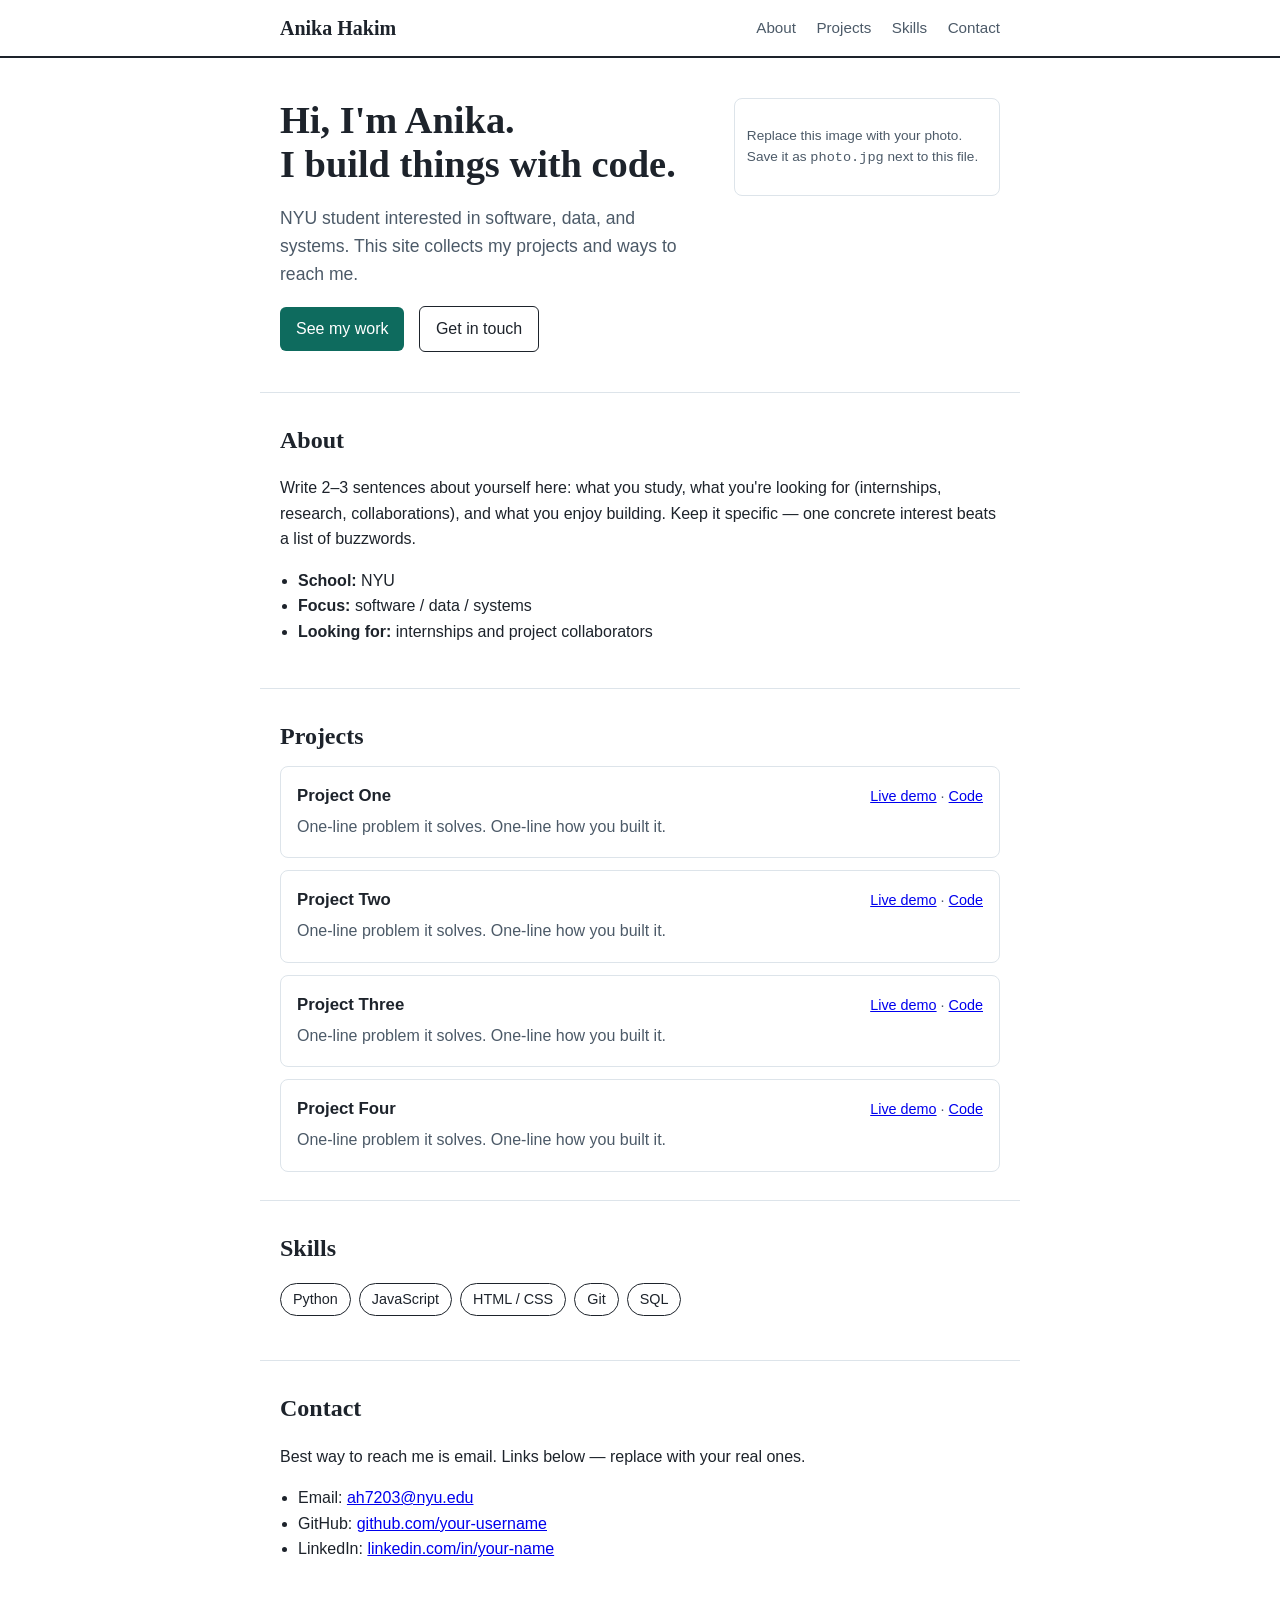
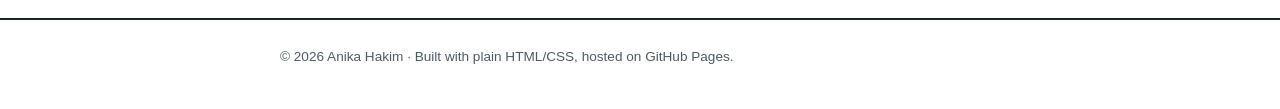
==== index.html @ 209ae7fe "Initial portfolio site" ====
<!DOCTYPE html>
<html lang="en">
<head>
  <meta charset="UTF-8" />
  <meta name="viewport" content="width=device-width, initial-scale=1.0" />
  <title>Anika Hakim — Portfolio</title>
  <meta name="description" content="Personal website of Anika Hakim: projects, skills, and contact." />
  <link rel="stylesheet" href="styles.css" />
</head>
<body>
  <header class="site-header">
    <div class="wrap header-inner">
      <a class="brand" href="#top">Anika Hakim</a>
      <nav class="nav">
        <a href="#about">About</a>
        <a href="#projects">Projects</a>
        <a href="#skills">Skills</a>
        <a href="#contact">Contact</a>
      </nav>
    </div>
  </header>

  <main id="top">
    <section class="wrap hero">
      <div class="hero-text">
        <h1>Hi, I'm Anika.<br />I build things with code.</h1>
        <p class="lede">NYU student interested in software, data, and systems. This site collects my projects and ways to reach me.</p>
        <p>
          <a class="btn" href="#projects">See my work</a>
          <a class="btn btn-ghost" href="#contact">Get in touch</a>
        </p>
      </div>
      <aside class="hero-card">
        <img src="https://avatars.githubusercontent.com/u/0?v=4" alt="Portrait placeholder for Anika Hakim" onerror="this.style.display='none'" />
        <p class="small">Replace this image with your photo.<br />Save it as <code>photo.jpg</code> next to this file.</p>
      </aside>
    </section>

    <section id="about" class="wrap section">
      <h2>About</h2>
      <p>Write 2–3 sentences about yourself here: what you study, what you're looking for (internships, research, collaborations), and what you enjoy building. Keep it specific — one concrete interest beats a list of buzzwords.</p>
      <ul class="facts">
        <li><strong>School:</strong> NYU</li>
        <li><strong>Focus:</strong> software / data / systems</li>
        <li><strong>Looking for:</strong> internships and project collaborators</li>
      </ul>
    </section>

    <section id="projects" class="wrap section">
      <h2>Projects</h2>
      <div class="project-list">
        <article class="project">
          <div>
            <h3>Project One</h3>
            <p>One-line problem it solves. One-line how you built it.</p>
          </div>
          <p class="links"><a href="#">Live demo</a> · <a href="#">Code</a></p>
        </article>
        <article class="project">
          <div>
            <h3>Project Two</h3>
            <p>One-line problem it solves. One-line how you built it.</p>
          </div>
          <p class="links"><a href="#">Live demo</a> · <a href="#">Code</a></p>
        </article>
        <article class="project">
          <div>
            <h3>Project Three</h3>
            <p>One-line problem it solves. One-line how you built it.</p>
          </div>
          <p class="links"><a href="#">Live demo</a> · <a href="#">Code</a></p>
        </article>
        <article class="project">
          <div>
            <h3>Project Four</h3>
            <p>One-line problem it solves. One-line how you built it.</p>
          </div>
          <p class="links"><a href="#">Live demo</a> · <a href="#">Code</a></p>
        </article>
      </div>
    </section>

    <section id="skills" class="wrap section">
      <h2>Skills</h2>
      <ul class="skills">
        <li>Python</li>
        <li>JavaScript</li>
        <li>HTML / CSS</li>
        <li>Git</li>
        <li>SQL</li>
      </ul>
    </section>

    <section id="contact" class="wrap section">
      <h2>Contact</h2>
      <p>Best way to reach me is email. Links below — replace with your real ones.</p>
      <ul class="contact-list">
        <li>Email: <a href="mailto:ah7203@nyu.edu">ah7203@nyu.edu</a></li>
        <li>GitHub: <a href="https://github.com/">github.com/your-username</a></li>
        <li>LinkedIn: <a href="https://www.linkedin.com/">linkedin.com/in/your-name</a></li>
      </ul>
    </section>
  </main>

  <footer class="site-footer">
    <div class="wrap">
      <p class="small">© <span id="year">2026</span> Anika Hakim · Built with plain HTML/CSS, hosted on GitHub Pages.</p>
    </div>
  </footer>

  <script src="script.js"></script>
</body>
</html>
---- styles.css ----
:root {
  --ink: #1d232b;
  --muted: #4c5a68;
  --line: #dde4ea;
  --paper: #ffffff;
  --accent: #0e6b5e;
  --accent-ink: #ffffff;
  --serif: Georgia, "Times New Roman", serif;
  --sans: -apple-system, BlinkMacSystemFont, "Segoe UI", Helvetica, Arial, sans-serif;
}

* { box-sizing: border-box; }

body {
  margin: 0;
  color: var(--ink);
  background: var(--paper);
  font-family: var(--sans);
  line-height: 1.6;
}

.wrap {
  max-width: 760px;
  margin: 0 auto;
  padding: 0 20px;
}

.site-header {
  border-bottom: 2px solid var(--ink);
  background: var(--paper);
  position: sticky;
  top: 0;
}

.header-inner {
  display: flex;
  justify-content: space-between;
  align-items: center;
  padding-top: 12px;
  padding-bottom: 12px;
}

.brand {
  font-family: var(--serif);
  font-weight: 700;
  font-size: 1.25rem;
  color: var(--ink);
  text-decoration: none;
}

.nav a {
  margin-left: 16px;
  color: var(--muted);
  text-decoration: none;
  font-size: 0.95rem;
}

.nav a:hover { color: var(--ink); text-decoration: underline; }

.hero {
  display: grid;
  grid-template-columns: 1.6fr 1fr;
  gap: 28px;
  padding-top: 40px;
  padding-bottom: 24px;
  align-items: start;
}

h1 {
  font-family: var(--serif);
  font-size: 2.4rem;
  line-height: 1.15;
  margin: 0 0 12px;
}

.lede { font-size: 1.1rem; color: var(--muted); }

.btn {
  display: inline-block;
  background: var(--accent);
  color: var(--accent-ink);
  padding: 9px 16px;
  border-radius: 6px;
  text-decoration: none;
  margin-right: 10px;
}

.btn-ghost {
  background: transparent;
  color: var(--ink);
  border: 1px solid var(--ink);
}

.hero-card {
  border: 1px solid var(--line);
  border-radius: 8px;
  padding: 12px;
}

.hero-card img {
  width: 100%;
  border-radius: 4px;
  display: block;
  background: #eef2f5;
  min-height: 160px;
}

.section { padding: 28px 20px; border-top: 1px solid var(--line); }

h2 {
  font-family: var(--serif);
  font-size: 1.5rem;
  margin: 0 0 10px;
}

.facts { padding-left: 18px; }

.project-list {
  display: grid;
  gap: 12px;
}

.project {
  border: 1px solid var(--line);
  border-radius: 8px;
  padding: 14px 16px;
  display: flex;
  justify-content: space-between;
  gap: 16px;
  align-items: baseline;
}

.project h3 { margin: 0 0 4px; font-size: 1.05rem; }
.project p { margin: 4px 0; color: var(--muted); }
.project .links { white-space: nowrap; font-size: 0.9rem; }

.skills {
  list-style: none;
  padding: 0;
  display: flex;
  flex-wrap: wrap;
  gap: 8px;
}

.skills li {
  border: 1px solid var(--ink);
  border-radius: 20px;
  padding: 4px 12px;
  font-size: 0.9rem;
}

.contact-list { padding-left: 18px; }

.site-footer {
  border-top: 2px solid var(--ink);
  margin-top: 12px;
  padding: 12px 0 28px;
}

.small { font-size: 0.85rem; color: var(--muted); }

@media (max-width: 640px) {
  .hero { grid-template-columns: 1fr; }
  .project { flex-direction: column; }
  h1 { font-size: 2rem; }
}
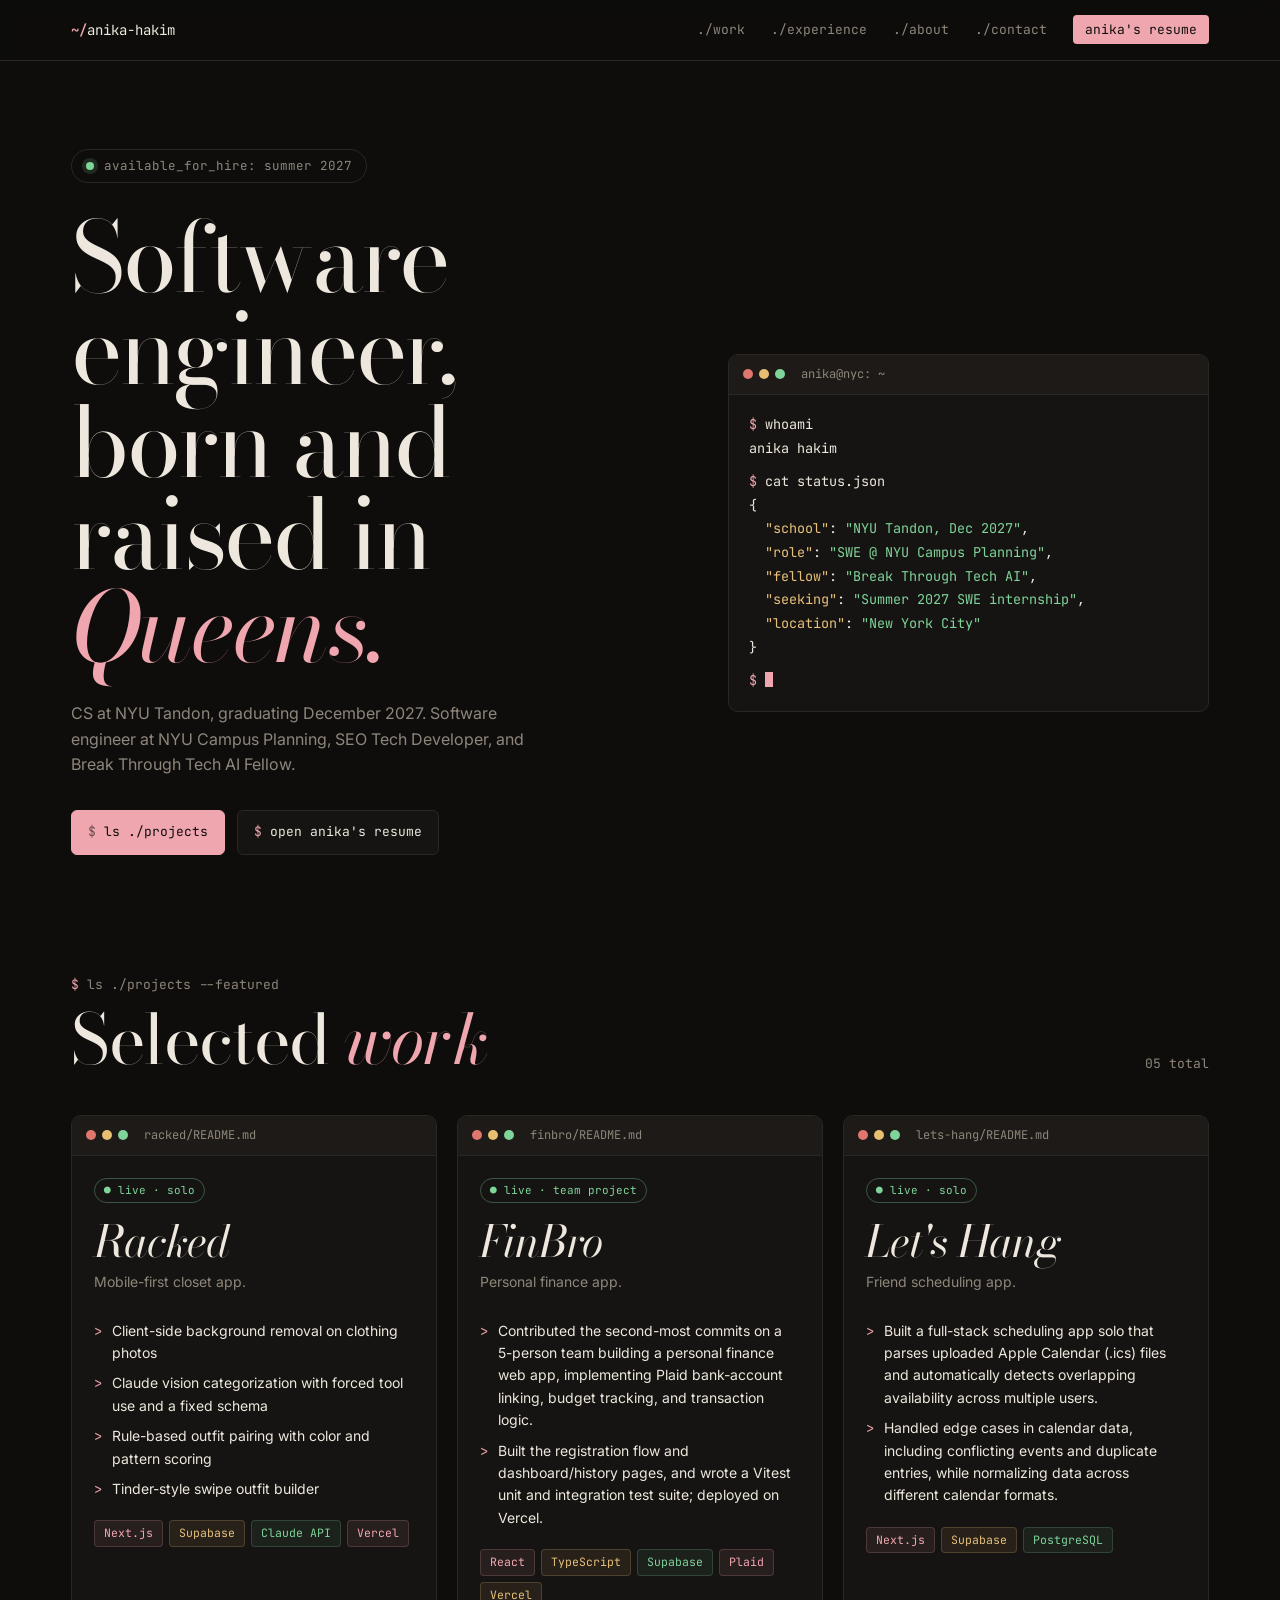
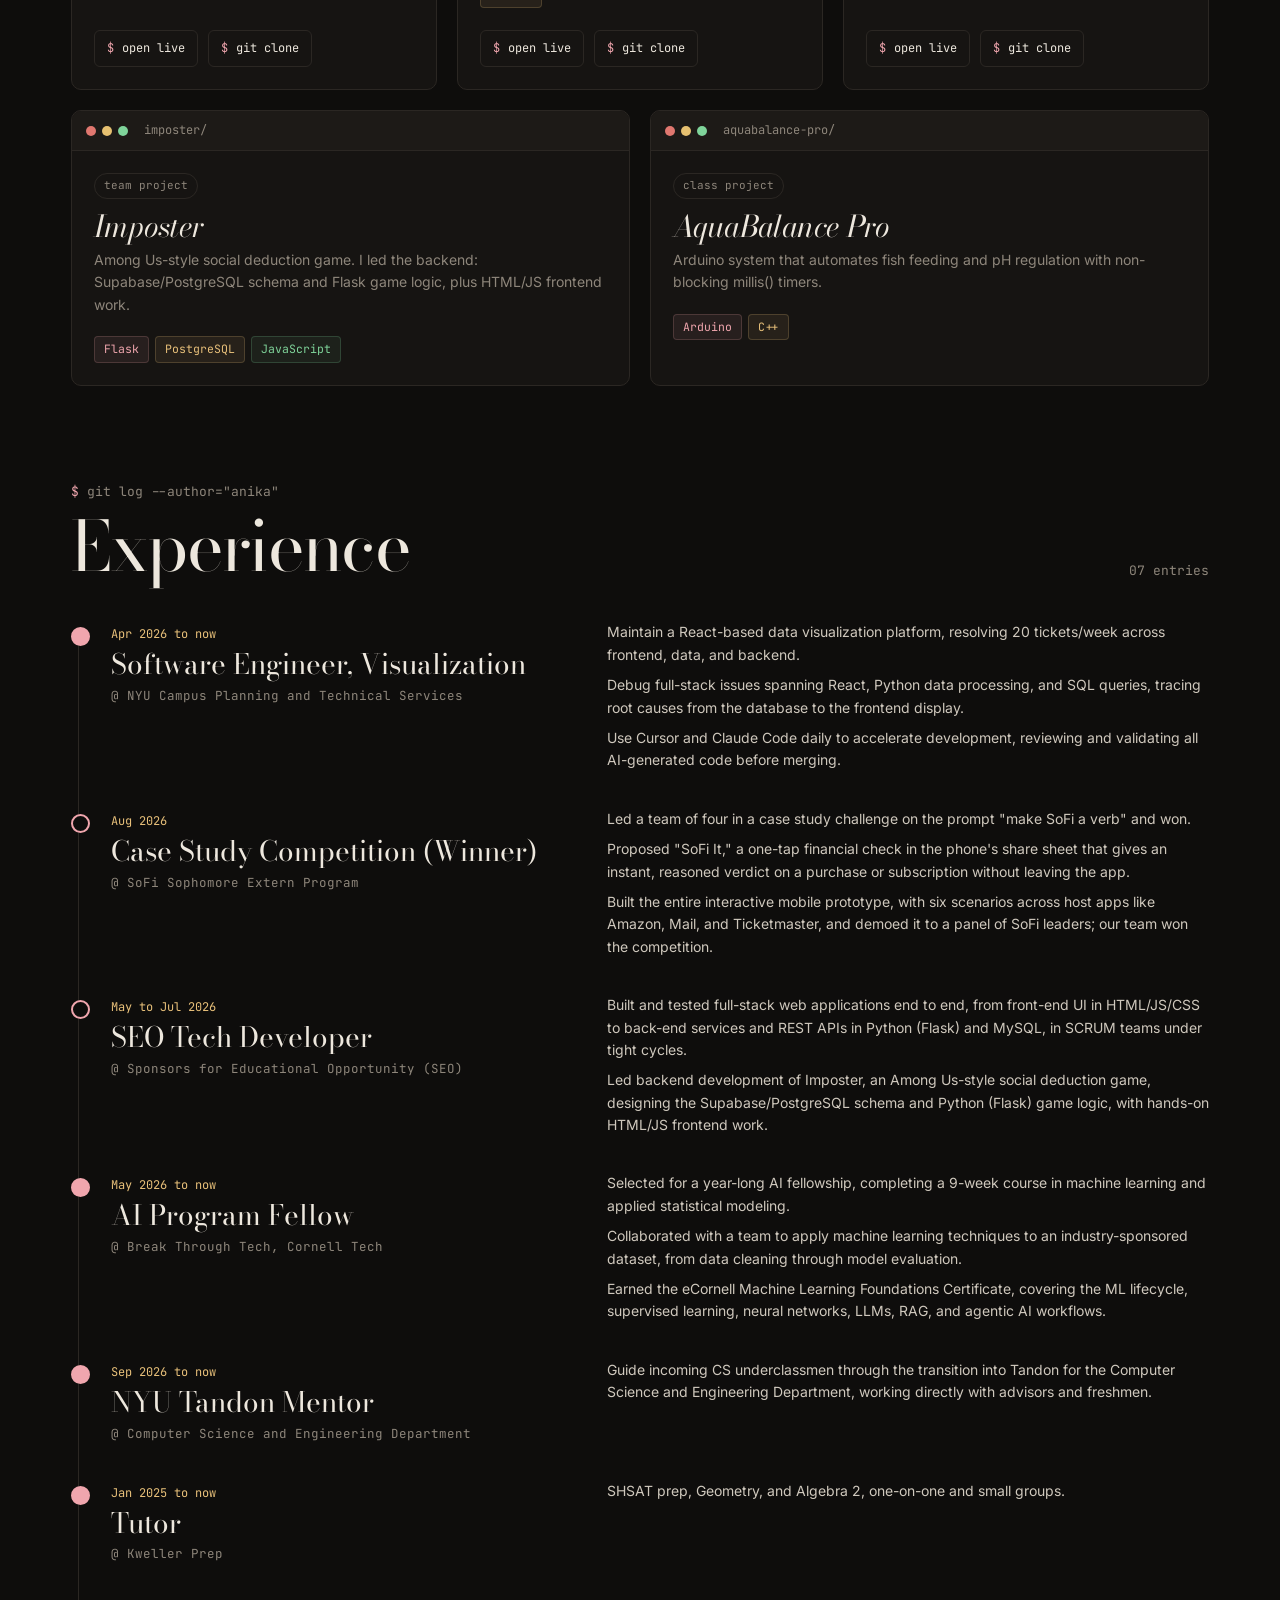
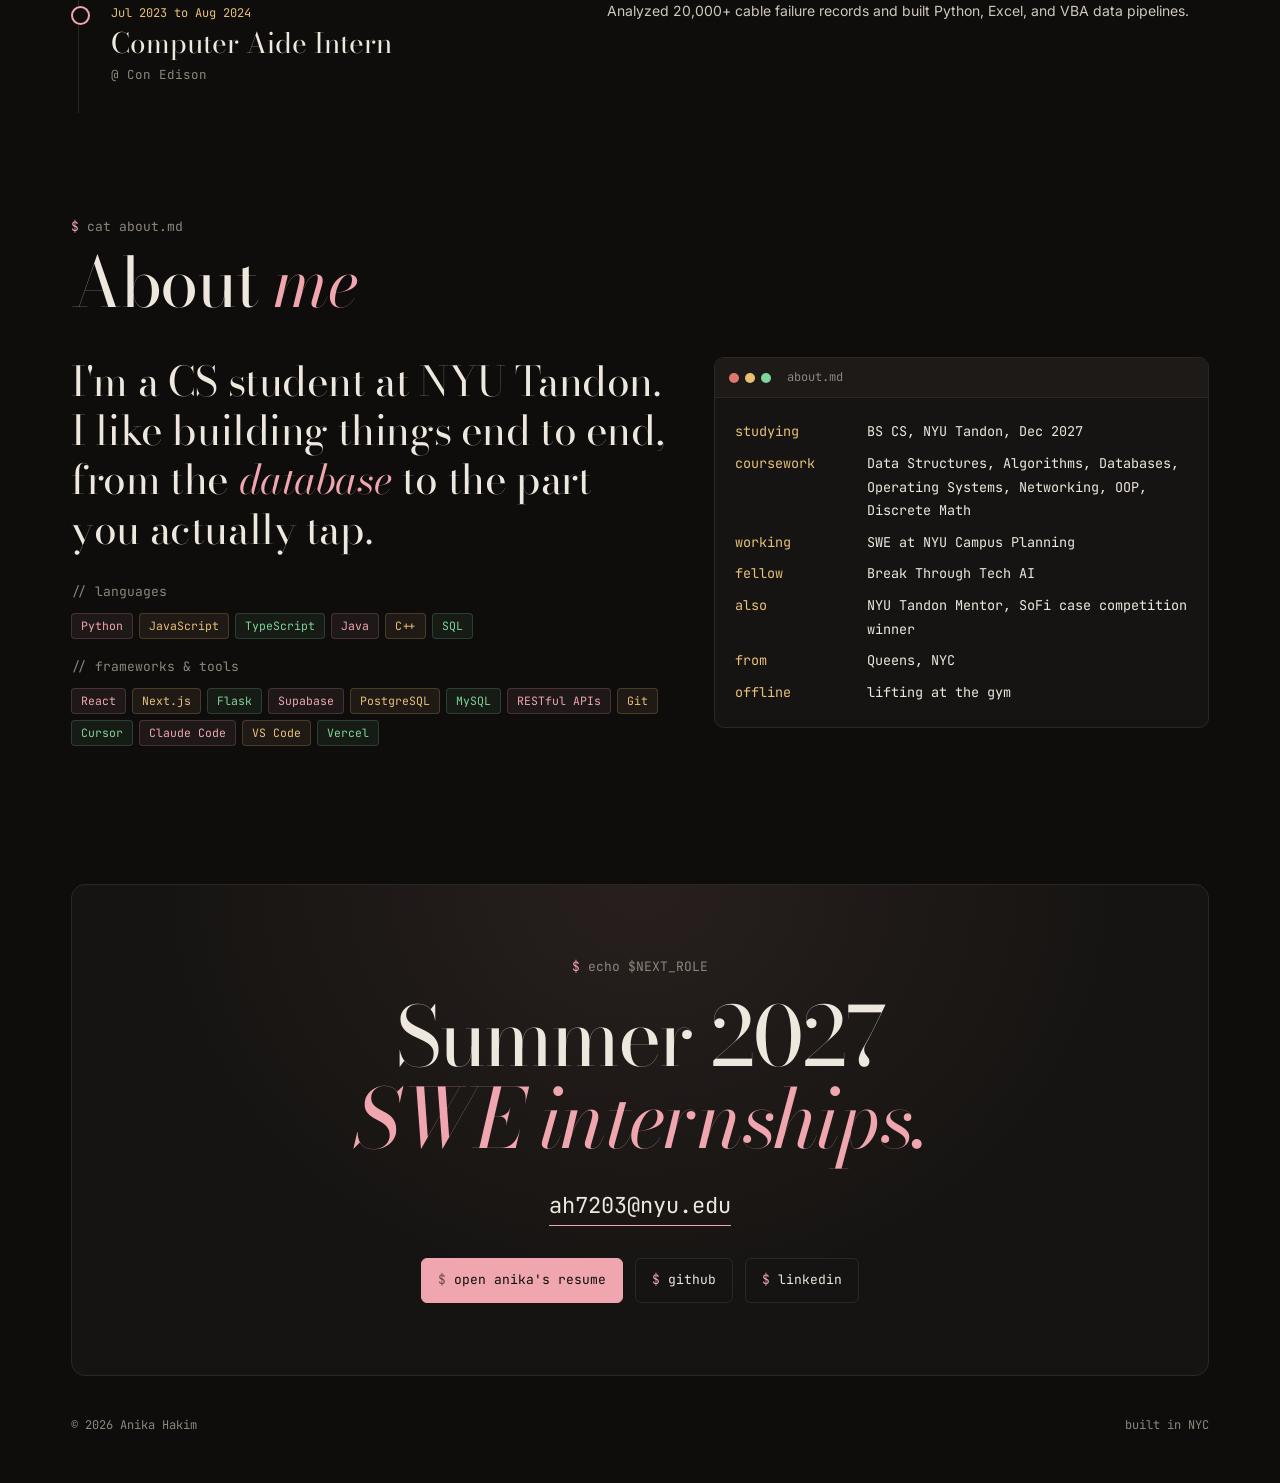
==== commit f992b11f: "Portfolio site" ====
--- a/index.html
+++ b/index.html
@@ -1,113 +1,557 @@
 <!DOCTYPE html>
 <html lang="en">
 <head>
-  <meta charset="UTF-8" />
-  <meta name="viewport" content="width=device-width, initial-scale=1.0" />
-  <title>Anika Hakim — Portfolio</title>
-  <meta name="description" content="Personal website of Anika Hakim: projects, skills, and contact." />
-  <link rel="stylesheet" href="styles.css" />
+<meta charset="UTF-8">
+<meta name="viewport" content="width=device-width, initial-scale=1.0">
+<title>Anika Hakim</title>
+<meta name="description" content="Anika Hakim. CS student at NYU Tandon and software engineer in New York. Looking for Summer 2027 SWE internships.">
+<meta name="theme-color" content="#0e0d0c">
+<script>document.documentElement.classList.add("js")</script>
+<link rel="preconnect" href="https://fonts.googleapis.com">
+<link rel="preconnect" href="https://fonts.gstatic.com" crossorigin>
+<link href="https://fonts.googleapis.com/css2?family=Bodoni+Moda:ital,opsz,wght@0,6..96,400;0,6..96,500;1,6..96,400;1,6..96,500&family=JetBrains+Mono:wght@400;500&family=Inter:wght@400;500&display=swap" rel="stylesheet">
+<style>
+  /* ---------- Design tokens: change the whole look here ---------- */
+  :root {
+    --bg: #0e0d0c;
+    --panel: #161412;
+    --panel-2: #1d1a17;
+    --line: #2b2723;
+    --text: #ede7dd;
+    --muted: #8e867b;
+    --accent: #f0a6ae;      /* rose */
+    --accent-2: #e8c07a;    /* champagne */
+    --ok: #7fd49a;          /* status green */
+    --serif: "Bodoni Moda", Didot, "Bodoni MT", Georgia, serif;
+    --mono: "JetBrains Mono", ui-monospace, SFMono-Regular, Menlo, monospace;
+    --sans: "Inter", "Helvetica Neue", Helvetica, Arial, sans-serif;
+    --pad: clamp(16px, 4vw, 56px);
+    --max: 1240px;
+  }
+  * { box-sizing: border-box; }
+  html { scroll-behavior: smooth; }
+  body {
+    margin: 0;
+    background: var(--bg);
+    color: var(--text);
+    font-family: var(--sans);
+    font-size: 15px;
+    line-height: 1.6;
+    -webkit-font-smoothing: antialiased;
+  }
+  a { color: inherit; }
+  ::selection { background: var(--accent); color: var(--bg); }
+  :focus-visible { outline: 2px solid var(--accent); outline-offset: 3px; }
+  .prompt { color: var(--accent); }
+  .wrap { max-width: var(--max); margin: 0 auto; padding: 0 var(--pad); }
+
+  /* ---------- Nav ---------- */
+  .nav {
+    position: sticky; top: 0; z-index: 50;
+    background: color-mix(in srgb, var(--bg) 85%, transparent);
+    backdrop-filter: blur(10px); -webkit-backdrop-filter: blur(10px);
+    border-bottom: 1px solid var(--line);
+  }
+  .nav .wrap { display: flex; justify-content: space-between; align-items: center; height: 60px; }
+  .brand { font-family: var(--mono); font-size: 14px; text-decoration: none; }
+  .brand b { color: var(--accent); font-weight: 500; }
+  .nav ul { display: flex; align-items: center; gap: 26px; list-style: none; margin: 0; padding: 0; font-family: var(--mono); font-size: 13px; }
+  .nav ul a { text-decoration: none; color: var(--muted); }
+  .nav ul a:hover { color: var(--text); }
+  .nav ul .resume a { color: var(--bg); background: var(--accent); padding: 6px 12px; border-radius: 4px; }
+  .nav ul .resume a:hover { background: var(--text); }
+
+  /* ---------- Terminal window ---------- */
+  .term { background: var(--panel); border: 1px solid var(--line); border-radius: 10px; overflow: hidden; }
+  .term-bar {
+    display: flex; align-items: center; gap: 8px;
+    padding: 10px 14px;
+    background: var(--panel-2);
+    border-bottom: 1px solid var(--line);
+    font-family: var(--mono); font-size: 12px; color: var(--muted);
+  }
+  .dots { display: flex; gap: 6px; margin-right: 8px; }
+  .dots i { width: 10px; height: 10px; border-radius: 50%; display: block; }
+  .dots i:nth-child(1) { background: #e0776f; }
+  .dots i:nth-child(2) { background: #e6c070; }
+  .dots i:nth-child(3) { background: #7fd49a; }
+  .term-body { padding: 18px 20px; font-family: var(--mono); font-size: 13.5px; line-height: 1.75; }
+  .term-body p { margin: 0; }
+  .k { color: var(--accent-2); }
+  .s { color: var(--ok); }
+  .p { color: var(--muted); }
+  .cursor { display: inline-block; width: 8px; height: 1.1em; background: var(--accent); vertical-align: -2px; animation: blink 1s steps(1) infinite; }
+  @keyframes blink { 50% { opacity: 0; } }
+
+  /* ---------- Hero ---------- */
+  .hero { padding: 88px 0 96px; }
+  .status {
+    display: inline-flex; align-items: center; gap: 10px;
+    font-family: var(--mono); font-size: 12.5px;
+    border: 1px solid var(--line); border-radius: 999px;
+    padding: 6px 14px; color: var(--muted);
+  }
+  .status::before { content: ""; width: 8px; height: 8px; border-radius: 50%; background: var(--ok); box-shadow: 0 0 0 4px rgba(127,212,154,.15); }
+  .hero-grid { display: grid; grid-template-columns: 1.25fr 1fr; gap: 56px; align-items: center; margin-top: 28px; }
+  .hero h1 {
+    margin: 0;
+    font-family: var(--serif); font-weight: 400;
+    font-size: clamp(52px, 7.6vw, 116px);
+    line-height: 0.95; letter-spacing: -0.025em;
+  }
+  .hero h1 em { color: var(--accent); }
+  .hero .sub { margin: 28px 0 0; max-width: 46ch; color: var(--muted); font-size: 16px; }
+  .cta { display: flex; flex-wrap: wrap; gap: 12px; margin-top: 32px; }
+  .btn {
+    display: inline-flex; align-items: center; gap: 8px;
+    font-family: var(--mono); font-size: 13px;
+    padding: 11px 16px; border-radius: 6px;
+    border: 1px solid var(--line); text-decoration: none;
+    background: var(--panel);
+    transition: border-color .2s, background .2s, color .2s;
+  }
+  .btn:hover { border-color: var(--accent); }
+  .btn.primary { background: var(--accent); color: var(--bg); border-color: var(--accent); }
+  .btn.primary:hover { background: var(--text); border-color: var(--text); }
+  .btn .dollar { color: var(--accent); }
+  .btn.primary .dollar { color: var(--bg); opacity: .6; }
+
+  /* ---------- Section heads ---------- */
+  .section { padding: 96px 0 0; }
+  .shead { display: flex; justify-content: space-between; align-items: end; gap: 16px; margin-bottom: 40px; }
+  .shead .cmd { font-family: var(--mono); font-size: 13px; color: var(--muted); margin: 0 0 10px; }
+  .shead h2 {
+    margin: 0; font-family: var(--serif); font-weight: 400;
+    font-size: clamp(40px, 5.4vw, 76px); line-height: 1; letter-spacing: -0.02em;
+  }
+  .shead h2 em { color: var(--accent); }
+  .shead .count { font-family: var(--mono); font-size: 13px; color: var(--muted); white-space: nowrap; }
+
+  /* ---------- Project cards ---------- */
+  .cards { display: grid; grid-template-columns: repeat(3, 1fr); gap: 20px; }
+  .card { display: flex; flex-direction: column; transition: transform .3s, border-color .3s; }
+  .card:hover { transform: translateY(-4px); border-color: #4a423b; }
+  .card .term-body { font-family: var(--sans); font-size: 14px; line-height: 1.6; display: flex; flex-direction: column; flex: 1; padding: 22px; }
+  .badge {
+    align-self: flex-start;
+    font-family: var(--mono); font-size: 11px;
+    padding: 3px 9px; border-radius: 999px;
+    border: 1px solid var(--line); color: var(--muted);
+  }
+  .badge.live { color: var(--ok); border-color: rgba(127,212,154,.35); }
+  .card h3 {
+    margin: 16px 0 0; font-family: var(--serif); font-style: italic; font-weight: 400;
+    font-size: 44px; line-height: 1; letter-spacing: -0.02em;
+  }
+  .card .tag { margin: 8px 0 0; color: var(--muted); }
+  .card ul { margin: 18px 0 0; padding: 0; list-style: none; }
+  .card li { position: relative; padding-left: 18px; margin-top: 8px; }
+  .card li::before { content: ">"; position: absolute; left: 0; color: var(--accent); font-family: var(--mono); }
+  .tags { display: flex; flex-wrap: wrap; gap: 6px; margin-top: 20px; }
+  .tags span {
+    font-family: var(--mono); font-size: 11.5px;
+    padding: 3px 9px; border-radius: 4px;
+    background: rgba(240,166,174,.08); color: var(--accent);
+    border: 1px solid rgba(240,166,174,.18);
+  }
+  .tags span:nth-child(3n+2) { background: rgba(232,192,122,.08); color: var(--accent-2); border-color: rgba(232,192,122,.2); }
+  .tags span:nth-child(3n+3) { background: rgba(127,212,154,.07); color: var(--ok); border-color: rgba(127,212,154,.2); }
+  .card .actions { display: flex; flex-wrap: wrap; gap: 10px; margin-top: auto; padding-top: 22px; }
+  .card .actions .btn { padding: 8px 12px; font-size: 12px; }
+  .cards.small { margin-top: 20px; grid-template-columns: repeat(2, 1fr); }
+  .cards.small h3 { font-size: 30px; margin-top: 12px; }
+
+  /* ---------- Experience: git log ---------- */
+  .log { list-style: none; margin: 0; padding: 0; position: relative; }
+  .log::before { content: ""; position: absolute; left: 7px; top: 8px; bottom: 8px; width: 1px; background: var(--line); }
+  .commit { position: relative; padding: 0 0 36px 40px; display: grid; grid-template-columns: 1fr 1.3fr; gap: 32px; }
+  .commit::before {
+    content: ""; position: absolute; left: 0; top: 6px;
+    width: 15px; height: 15px; border-radius: 50%;
+    background: var(--bg); border: 2px solid var(--accent);
+  }
+  .commit.now::before { background: var(--accent); }
+  .commit .when { font-family: var(--mono); font-size: 12px; color: var(--accent-2); }
+  .commit h3 { margin: 4px 0 0; font-family: var(--serif); font-weight: 400; font-size: 28px; line-height: 1.1; }
+  .commit .org { margin: 6px 0 0; font-family: var(--mono); font-size: 12.5px; color: var(--muted); }
+  .commit ul { margin: 0; padding: 0; list-style: none; color: #cfc8bd; font-size: 14px; }
+  .commit li + li { margin-top: 8px; }
+
+  /* ---------- About ---------- */
+  .about-grid { display: grid; grid-template-columns: 1.2fr 1fr; gap: 48px; align-items: start; }
+  .standfirst { margin: 0; font-family: var(--serif); font-size: clamp(28px, 3.2vw, 42px); line-height: 1.2; letter-spacing: -0.01em; }
+  .standfirst em { color: var(--accent); }
+  .about-grid .term-body .row { display: grid; grid-template-columns: 120px 1fr; gap: 12px; padding: 4px 0; }
+  .skills { margin-top: 28px; }
+  .skills h4 { margin: 0 0 10px; font-family: var(--mono); font-weight: 400; font-size: 13px; color: var(--muted); }
+  .skills .tags { margin: 0 0 18px; }
+
+  /* ---------- Contact ---------- */
+  .contact { padding: 120px 0 48px; }
+  .contact-box { text-align: center; padding: 72px 24px; border: 1px solid var(--line); border-radius: 14px; background: radial-gradient(ellipse at top, rgba(240,166,174,.08), transparent 60%), var(--panel); }
+  .contact-box .cmd { font-family: var(--mono); font-size: 13px; color: var(--muted); margin: 0; }
+  .contact-box h2 { margin: 18px 0 0; font-family: var(--serif); font-weight: 400; font-size: clamp(40px, 6.4vw, 96px); line-height: 1; letter-spacing: -0.025em; }
+  .contact-box h2 em { color: var(--accent); }
+  .contact-box .email { display: inline-block; margin-top: 28px; font-family: var(--mono); font-size: clamp(16px, 2.2vw, 22px); text-decoration: none; border-bottom: 1px solid var(--accent); padding-bottom: 2px; }
+  .contact-box .email:hover { color: var(--accent); }
+  .contact-box .cta { justify-content: center; }
+  footer { display: flex; justify-content: space-between; gap: 16px; margin-top: 40px; font-family: var(--mono); font-size: 12px; color: var(--muted); }
+
+  /* ---------- Intro: typing ---------- */
+  body.intro-playing { overflow: hidden; }
+  .intro { position: fixed; inset: 0; z-index: 100; background: var(--bg); display: flex; align-items: center; justify-content: center; cursor: pointer; transition: opacity .6s ease; padding: 24px; }
+  .intro[hidden] { display: none; }
+  .intro.out { opacity: 0; pointer-events: none; }
+  .intro-inner { width: min(760px, 100%); }
+  .intro-line { font-family: var(--mono); font-size: clamp(14px, 1.8vw, 18px); margin: 0; min-height: 1.6em; }
+  .intro-name {
+    margin: 16px 0 0; font-family: var(--serif); font-style: italic; font-weight: 400;
+    font-size: clamp(56px, 10vw, 136px); line-height: 1; letter-spacing: -0.025em;
+    opacity: 0; transform: translateY(12px); transition: opacity .6s ease, transform .6s ease;
+  }
+  .intro-name.show { opacity: 1; transform: none; }
+  .intro-skip { position: fixed; bottom: 24px; left: 0; right: 0; text-align: center; font-family: var(--mono); font-size: 12px; color: var(--muted); }
+
+  /* ---------- Reveal ---------- */
+  .js .reveal { opacity: 0; transform: translateY(20px); transition: opacity .8s ease, transform .8s cubic-bezier(.2,.7,.2,1); }
+  .js .reveal.in { opacity: 1; transform: none; }
+
+  /* ---------- Responsive ---------- */
+  @media (max-width: 1000px) {
+    .cards { grid-template-columns: 1fr 1fr; }
+    .hero-grid, .about-grid { grid-template-columns: 1fr; gap: 40px; }
+    .commit { grid-template-columns: 1fr; gap: 10px; }
+  }
+  @media (max-width: 640px) {
+    .cards, .cards.small { grid-template-columns: 1fr; }
+    .nav ul li:not(.resume):not(:first-child) { display: none; }
+    .hero { padding: 56px 0 64px; }
+    .section { padding-top: 72px; }
+    .about-grid .term-body .row { grid-template-columns: 1fr; gap: 0; padding: 6px 0; }
+    footer { flex-direction: column; }
+  }
+  @media (prefers-reduced-motion: reduce) {
+    html { scroll-behavior: auto; }
+    .js .reveal { opacity: 1; transform: none; transition: none; }
+    .card, .intro, .intro-name { transition: none; }
+    .cursor { animation: none; }
+  }
+</style>
 </head>
 <body>
-  <header class="site-header">
-    <div class="wrap header-inner">
-      <a class="brand" href="#top">Anika Hakim</a>
-      <nav class="nav">
-        <a href="#about">About</a>
-        <a href="#projects">Projects</a>
-        <a href="#skills">Skills</a>
-        <a href="#contact">Contact</a>
-      </nav>
-    </div>
-  </header>
-
-  <main id="top">
-    <section class="wrap hero">
-      <div class="hero-text">
-        <h1>Hi, I'm Anika.<br />I build things with code.</h1>
-        <p class="lede">NYU student interested in software, data, and systems. This site collects my projects and ways to reach me.</p>
-        <p>
-          <a class="btn" href="#projects">See my work</a>
-          <a class="btn btn-ghost" href="#contact">Get in touch</a>
-        </p>
-      </div>
-      <aside class="hero-card">
-        <img src="https://avatars.githubusercontent.com/u/0?v=4" alt="Portrait placeholder for Anika Hakim" onerror="this.style.display='none'" />
-        <p class="small">Replace this image with your photo.<br />Save it as <code>photo.jpg</code> next to this file.</p>
-      </aside>
-    </section>
-
-    <section id="about" class="wrap section">
-      <h2>About</h2>
-      <p>Write 2–3 sentences about yourself here: what you study, what you're looking for (internships, research, collaborations), and what you enjoy building. Keep it specific — one concrete interest beats a list of buzzwords.</p>
-      <ul class="facts">
-        <li><strong>School:</strong> NYU</li>
-        <li><strong>Focus:</strong> software / data / systems</li>
-        <li><strong>Looking for:</strong> internships and project collaborators</li>
+
+<!-- Intro: types a command, then reveals the name -->
+<div class="intro" data-intro hidden aria-hidden="true">
+  <div class="intro-inner">
+    <p class="intro-line"><span class="prompt">anika@nyc</span><span class="p">:~$</span> <span data-intro-type></span><span class="cursor"></span></p>
+    <p class="intro-name" data-intro-name>Anika Hakim</p>
+  </div>
+  <p class="intro-skip">click or press any key to skip</p>
+</div>
+
+<header class="nav">
+  <div class="wrap">
+    <a class="brand" href="#top"><b>~/</b>anika-hakim</a>
+    <nav aria-label="Primary">
+      <ul>
+        <li><a href="#work">./work</a></li>
+        <li><a href="#experience">./experience</a></li>
+        <li><a href="#about">./about</a></li>
+        <li><a href="#contact">./contact</a></li>
+        <li class="resume"><a href="public/AnikaHakim_Resume.pdf" target="_blank" rel="noopener">anika's resume</a></li>
       </ul>
-    </section>
-
-    <section id="projects" class="wrap section">
-      <h2>Projects</h2>
-      <div class="project-list">
-        <article class="project">
-          <div>
-            <h3>Project One</h3>
-            <p>One-line problem it solves. One-line how you built it.</p>
+    </nav>
+  </div>
+</header>
+
+<main id="top" class="wrap">
+
+  <!-- HERO -->
+  <section class="hero" aria-label="Intro">
+    <span class="status">available_for_hire: summer 2027</span>
+    <div class="hero-grid">
+      <div>
+        <h1>Software engineer, born and raised in <em>Queens.</em></h1>
+        <p class="sub">CS at NYU Tandon, graduating December 2027. Software engineer at NYU Campus Planning, SEO Tech Developer, and Break Through Tech AI Fellow.</p>
+        <div class="cta">
+          <a class="btn primary" href="#work"><span class="dollar">$</span> ls ./projects</a>
+          <a class="btn" href="public/AnikaHakim_Resume.pdf" target="_blank" rel="noopener"><span class="dollar">$</span> open anika's resume</a>
+        </div>
+      </div>
+      <div class="term" aria-label="Quick facts">
+        <div class="term-bar"><span class="dots"><i></i><i></i><i></i></span>anika@nyc: ~</div>
+        <div class="term-body">
+          <p><span class="prompt">$</span> whoami</p>
+          <p>anika hakim</p>
+          <p style="margin-top:10px"><span class="prompt">$</span> cat status.json</p>
+          <p>{</p>
+          <p>&nbsp;&nbsp;<span class="k">"school"</span>: <span class="s">"NYU Tandon, Dec 2027"</span>,</p>
+          <p>&nbsp;&nbsp;<span class="k">"role"</span>: <span class="s">"SWE @ NYU Campus Planning"</span>,</p>
+          <p>&nbsp;&nbsp;<span class="k">"fellow"</span>: <span class="s">"Break Through Tech AI"</span>,</p>
+          <p>&nbsp;&nbsp;<span class="k">"seeking"</span>: <span class="s">"Summer 2027 SWE internship"</span>,</p>
+          <p>&nbsp;&nbsp;<span class="k">"location"</span>: <span class="s">"New York City"</span></p>
+          <p>}</p>
+          <p style="margin-top:10px"><span class="prompt">$</span> <span class="cursor"></span></p>
+        </div>
+      </div>
+    </div>
+  </section>
+
+  <!-- PROJECTS -->
+  <section class="section" id="work" aria-label="Projects" style="padding-top:24px">
+    <div class="shead">
+      <div>
+        <p class="cmd"><span class="prompt">$</span> ls ./projects --featured</p>
+        <h2>Selected <em>work</em></h2>
+      </div>
+      <span class="count">05 total</span>
+    </div>
+
+    <div class="cards">
+      <article class="term card reveal">
+        <div class="term-bar"><span class="dots"><i></i><i></i><i></i></span>racked/README.md</div>
+        <div class="term-body">
+          <span class="badge live">● live · solo</span>
+          <h3>Racked</h3>
+          <p class="tag">Mobile-first closet app.</p>
+          <ul>
+            <li>Client-side background removal on clothing photos</li>
+            <li>Claude vision categorization with forced tool use and a fixed schema</li>
+            <li>Rule-based outfit pairing with color and pattern scoring</li>
+            <li>Tinder-style swipe outfit builder</li>
+          </ul>
+          <div class="tags"><span>Next.js</span><span>Supabase</span><span>Claude API</span><span>Vercel</span></div>
+          <div class="actions">
+            <a class="btn" href="https://racked-five.vercel.app" target="_blank" rel="noopener"><span class="dollar">$</span> open live</a>
+            <a class="btn" href="https://github.com/Anikahakim/Racked" target="_blank" rel="noopener"><span class="dollar">$</span> git clone</a>
           </div>
-          <p class="links"><a href="#">Live demo</a> · <a href="#">Code</a></p>
-        </article>
-        <article class="project">
-          <div>
-            <h3>Project Two</h3>
-            <p>One-line problem it solves. One-line how you built it.</p>
+        </div>
+      </article>
+
+      <article class="term card reveal">
+        <div class="term-bar"><span class="dots"><i></i><i></i><i></i></span>finbro/README.md</div>
+        <div class="term-body">
+          <span class="badge live">● live · team project</span>
+          <h3>FinBro</h3>
+          <p class="tag">Personal finance app.</p>
+          <ul>
+            <li>Contributed the second-most commits on a 5-person team building a personal finance web app, implementing Plaid bank-account linking, budget tracking, and transaction logic.</li>
+            <li>Built the registration flow and dashboard/history pages, and wrote a Vitest unit and integration test suite; deployed on Vercel.</li>
+          </ul>
+          <div class="tags"><span>React</span><span>TypeScript</span><span>Supabase</span><span>Plaid</span><span>Vercel</span></div>
+          <div class="actions">
+            <a class="btn" href="https://finbro-lime.vercel.app" target="_blank" rel="noopener"><span class="dollar">$</span> open live</a>
+            <a class="btn" href="https://github.com/itzdxrius/finbro" target="_blank" rel="noopener"><span class="dollar">$</span> git clone</a>
           </div>
-          <p class="links"><a href="#">Live demo</a> · <a href="#">Code</a></p>
-        </article>
-        <article class="project">
-          <div>
-            <h3>Project Three</h3>
-            <p>One-line problem it solves. One-line how you built it.</p>
+        </div>
+      </article>
+
+      <article class="term card reveal">
+        <div class="term-bar"><span class="dots"><i></i><i></i><i></i></span>lets-hang/README.md</div>
+        <div class="term-body">
+          <span class="badge live">● live · solo</span>
+          <h3>Let's Hang</h3>
+          <p class="tag">Friend scheduling app.</p>
+          <ul>
+            <li>Built a full-stack scheduling app solo that parses uploaded Apple Calendar (.ics) files and automatically detects overlapping availability across multiple users.</li>
+            <li>Handled edge cases in calendar data, including conflicting events and duplicate entries, while normalizing data across different calendar formats.</li>
+          </ul>
+          <div class="tags"><span>Next.js</span><span>Supabase</span><span>PostgreSQL</span></div>
+          <div class="actions">
+            <a class="btn" href="https://let-s-hang-gray.vercel.app" target="_blank" rel="noopener"><span class="dollar">$</span> open live</a>
+            <a class="btn" href="https://github.com/Anikahakim/Let-s-Hang" target="_blank" rel="noopener"><span class="dollar">$</span> git clone</a>
           </div>
-          <p class="links"><a href="#">Live demo</a> · <a href="#">Code</a></p>
-        </article>
-        <article class="project">
-          <div>
-            <h3>Project Four</h3>
-            <p>One-line problem it solves. One-line how you built it.</p>
-          </div>
-          <p class="links"><a href="#">Live demo</a> · <a href="#">Code</a></p>
-        </article>
-      </div>
-    </section>
-
-    <section id="skills" class="wrap section">
-      <h2>Skills</h2>
-      <ul class="skills">
-        <li>Python</li>
-        <li>JavaScript</li>
-        <li>HTML / CSS</li>
-        <li>Git</li>
-        <li>SQL</li>
-      </ul>
-    </section>
-
-    <section id="contact" class="wrap section">
-      <h2>Contact</h2>
-      <p>Best way to reach me is email. Links below — replace with your real ones.</p>
-      <ul class="contact-list">
-        <li>Email: <a href="mailto:ah7203@nyu.edu">ah7203@nyu.edu</a></li>
-        <li>GitHub: <a href="https://github.com/">github.com/your-username</a></li>
-        <li>LinkedIn: <a href="https://www.linkedin.com/">linkedin.com/in/your-name</a></li>
-      </ul>
-    </section>
-  </main>
-
-  <footer class="site-footer">
-    <div class="wrap">
-      <p class="small">© <span id="year">2026</span> Anika Hakim · Built with plain HTML/CSS, hosted on GitHub Pages.</p>
-    </div>
-  </footer>
-
-  <script src="script.js"></script>
+        </div>
+      </article>
+    </div>
+
+    <div class="cards small">
+      <article class="term card reveal">
+        <div class="term-bar"><span class="dots"><i></i><i></i><i></i></span>imposter/</div>
+        <div class="term-body">
+          <span class="badge">team project</span>
+          <h3>Imposter</h3>
+          <p class="tag">Among Us-style social deduction game. I led the backend: Supabase/PostgreSQL schema and Flask game logic, plus HTML/JS frontend work.</p>
+          <div class="tags"><span>Flask</span><span>PostgreSQL</span><span>JavaScript</span></div>
+        </div>
+      </article>
+      <article class="term card reveal">
+        <div class="term-bar"><span class="dots"><i></i><i></i><i></i></span>aquabalance-pro/</div>
+        <div class="term-body">
+          <span class="badge">class project</span>
+          <h3>AquaBalance Pro</h3>
+          <p class="tag">Arduino system that automates fish feeding and pH regulation with non-blocking millis() timers.</p>
+          <div class="tags"><span>Arduino</span><span>C++</span></div>
+        </div>
+      </article>
+    </div>
+  </section>
+
+  <!-- EXPERIENCE -->
+  <section class="section" id="experience" aria-label="Experience">
+    <div class="shead">
+      <div>
+        <p class="cmd"><span class="prompt">$</span> git log --author="anika"</p>
+        <h2>Experience</h2>
+      </div>
+      <span class="count">07 entries</span>
+    </div>
+    <ol class="log">
+      <li class="commit now reveal">
+        <div><span class="when">Apr 2026 to now</span><h3>Software Engineer, Visualization</h3><p class="org">@ NYU Campus Planning and Technical Services</p></div>
+        <ul>
+          <li>Maintain a React-based data visualization platform, resolving 20 tickets/week across frontend, data, and backend.</li>
+          <li>Debug full-stack issues spanning React, Python data processing, and SQL queries, tracing root causes from the database to the frontend display.</li>
+          <li>Use Cursor and Claude Code daily to accelerate development, reviewing and validating all AI-generated code before merging.</li>
+        </ul>
+      </li>
+      <li class="commit reveal">
+        <div><span class="when">Aug 2026</span><h3>Case Study Competition (Winner)</h3><p class="org">@ SoFi Sophomore Extern Program</p></div>
+        <ul>
+          <li>Led a team of four in a case study challenge on the prompt "make SoFi a verb" and won.</li>
+          <li>Proposed "SoFi It," a one-tap financial check in the phone's share sheet that gives an instant, reasoned verdict on a purchase or subscription without leaving the app.</li>
+          <li>Built the entire interactive mobile prototype, with six scenarios across host apps like Amazon, Mail, and Ticketmaster, and demoed it to a panel of SoFi leaders; our team won the competition.</li>
+        </ul>
+      </li>
+      <li class="commit reveal">
+        <div><span class="when">May to Jul 2026</span><h3>SEO Tech Developer</h3><p class="org">@ Sponsors for Educational Opportunity (SEO)</p></div>
+        <ul>
+          <li>Built and tested full-stack web applications end to end, from front-end UI in HTML/JS/CSS to back-end services and REST APIs in Python (Flask) and MySQL, in SCRUM teams under tight cycles.</li>
+          <li>Led backend development of Imposter, an Among Us-style social deduction game, designing the Supabase/PostgreSQL schema and Python (Flask) game logic, with hands-on HTML/JS frontend work.</li>
+        </ul>
+      </li>
+      <li class="commit now reveal">
+        <div><span class="when">May 2026 to now</span><h3>AI Program Fellow</h3><p class="org">@ Break Through Tech, Cornell Tech</p></div>
+        <ul>
+          <li>Selected for a year-long AI fellowship, completing a 9-week course in machine learning and applied statistical modeling.</li>
+          <li>Collaborated with a team to apply machine learning techniques to an industry-sponsored dataset, from data cleaning through model evaluation.</li>
+          <li>Earned the eCornell Machine Learning Foundations Certificate, covering the ML lifecycle, supervised learning, neural networks, LLMs, RAG, and agentic AI workflows.</li>
+        </ul>
+      </li>
+      <li class="commit now reveal">
+        <div><span class="when">Sep 2026 to now</span><h3>NYU Tandon Mentor</h3><p class="org">@ Computer Science and Engineering Department</p></div>
+        <ul>
+          <li>Guide incoming CS underclassmen through the transition into Tandon for the Computer Science and Engineering Department, working directly with advisors and freshmen.</li>
+        </ul>
+      </li>
+      <li class="commit now reveal">
+        <div><span class="when">Jan 2025 to now</span><h3>Tutor</h3><p class="org">@ Kweller Prep</p></div>
+        <ul>
+          <li>SHSAT prep, Geometry, and Algebra 2, one-on-one and small groups.</li>
+        </ul>
+      </li>
+      <li class="commit reveal">
+        <div><span class="when">Jul 2023 to Aug 2024</span><h3>Computer Aide Intern</h3><p class="org">@ Con Edison</p></div>
+        <ul>
+          <li>Analyzed 20,000+ cable failure records and built Python, Excel, and VBA data pipelines.</li>
+        </ul>
+      </li>
+    </ol>
+  </section>
+
+  <!-- ABOUT -->
+  <section class="section" id="about" aria-label="About">
+    <div class="shead">
+      <div>
+        <p class="cmd"><span class="prompt">$</span> cat about.md</p>
+        <h2>About <em>me</em></h2>
+      </div>
+    </div>
+    <div class="about-grid">
+      <div class="reveal">
+        <!-- DRAFT: rewrite this in your own words -->
+        <p class="standfirst">I'm a CS student at NYU Tandon. I like building things end to end, from the <em>database</em> to the part you actually tap.</p>
+        <div class="skills">
+          <h4>// languages</h4>
+          <div class="tags"><span>Python</span><span>JavaScript</span><span>TypeScript</span><span>Java</span><span>C++</span><span>SQL</span></div>
+          <h4>// frameworks &amp; tools</h4>
+          <div class="tags"><span>React</span><span>Next.js</span><span>Flask</span><span>Supabase</span><span>PostgreSQL</span><span>MySQL</span><span>RESTful APIs</span><span>Git</span><span>Cursor</span><span>Claude Code</span><span>VS Code</span><span>Vercel</span></div>
+        </div>
+      </div>
+      <div class="term reveal">
+        <div class="term-bar"><span class="dots"><i></i><i></i><i></i></span>about.md</div>
+        <div class="term-body">
+          <div class="row"><span class="k">studying</span><span>BS CS, NYU Tandon, Dec 2027</span></div>
+          <div class="row"><span class="k">coursework</span><span>Data Structures, Algorithms, Databases, Operating Systems, Networking, OOP, Discrete Math</span></div>
+          <div class="row"><span class="k">working</span><span>SWE at NYU Campus Planning</span></div>
+          <div class="row"><span class="k">fellow</span><span>Break Through Tech AI</span></div>
+          <div class="row"><span class="k">also</span><span>NYU Tandon Mentor, SoFi case competition winner</span></div>
+          <div class="row"><span class="k">from</span><span>Queens, NYC</span></div>
+          <div class="row"><span class="k">offline</span><span>lifting at the gym</span></div>
+        </div>
+      </div>
+    </div>
+  </section>
+
+  <!-- CONTACT -->
+  <section class="contact" id="contact" aria-label="Contact">
+    <div class="contact-box reveal">
+      <p class="cmd"><span class="prompt">$</span> echo $NEXT_ROLE</p>
+      <h2>Summer 2027<br><em>SWE internships.</em></h2>
+      <a class="email" href="mailto:ah7203@nyu.edu">ah7203@nyu.edu</a>
+      <div class="cta">
+        <a class="btn primary" href="public/AnikaHakim_Resume.pdf" target="_blank" rel="noopener"><span class="dollar">$</span> open anika's resume</a>
+        <a class="btn" href="https://github.com/Anikahakim" target="_blank" rel="noopener"><span class="dollar">$</span> github</a>
+        <a class="btn" href="https://www.linkedin.com/in/anika-hakim/" target="_blank" rel="noopener"><span class="dollar">$</span> linkedin</a>
+      </div>
+    </div>
+    <footer>
+      <span>© 2026 Anika Hakim</span>
+      <span>built in NYC</span>
+    </footer>
+  </section>
+</main>
+
+<script>
+/* ---------- Intro: type "whoami", then show the name ---------- */
+(function () {
+  var TIMING = { startDelay: 300, perChar: 90, afterType: 350, hold: 1200 };  // tweak here
+  var CMD = 'whoami';
+  var overlay = document.querySelector('[data-intro]');
+  var typeEl = document.querySelector('[data-intro-type]');
+  var nameEl = document.querySelector('[data-intro-name]');
+  var body = document.body;
+  var KEY = 'ah-intro-played';
+  function played() { try { return !!sessionStorage.getItem(KEY); } catch (e) { return false; } }
+  function mark() { try { sessionStorage.setItem(KEY, '1'); } catch (e) {} }
+  var reduce = window.matchMedia && window.matchMedia('(prefers-reduced-motion: reduce)').matches;
+  if (reduce || played() || !overlay || !typeEl || !nameEl) return;
+
+  var timers = [], done = false;
+  function later(fn, ms) { timers.push(setTimeout(fn, ms)); }
+  function finish() {
+    if (done) return; done = true;
+    timers.forEach(clearTimeout);
+    mark();
+    overlay.classList.add('out');
+    body.classList.remove('intro-playing');
+    setTimeout(function () { overlay.style.display = 'none'; }, 600);
+    window.removeEventListener('keydown', finish);
+  }
+  overlay.removeAttribute('hidden');
+  body.classList.add('intro-playing');
+  overlay.addEventListener('click', finish);
+  window.addEventListener('keydown', finish);
+
+  var t = TIMING.startDelay;
+  for (var i = 1; i <= CMD.length; i++) {
+    (function (n) { later(function () { typeEl.textContent = CMD.slice(0, n); }, t); })(i);
+    t += TIMING.perChar;
+  }
+  t += TIMING.afterType;
+  later(function () { nameEl.classList.add('show'); }, t);
+  later(finish, t + TIMING.hold);
+})();
+
+/* ---------- Scroll reveal ---------- */
+(function () {
+  var els = document.querySelectorAll('.reveal');
+  if (!('IntersectionObserver' in window)) { els.forEach(function (e) { e.classList.add('in'); }); return; }
+  var io = new IntersectionObserver(function (entries) {
+    entries.forEach(function (en) { if (en.isIntersecting) { en.target.classList.add('in'); io.unobserve(en.target); } });
+  }, { rootMargin: '0px 0px -8% 0px' });
+  els.forEach(function (e) { io.observe(e); });
+})();
+</script>
 </body>
 </html>
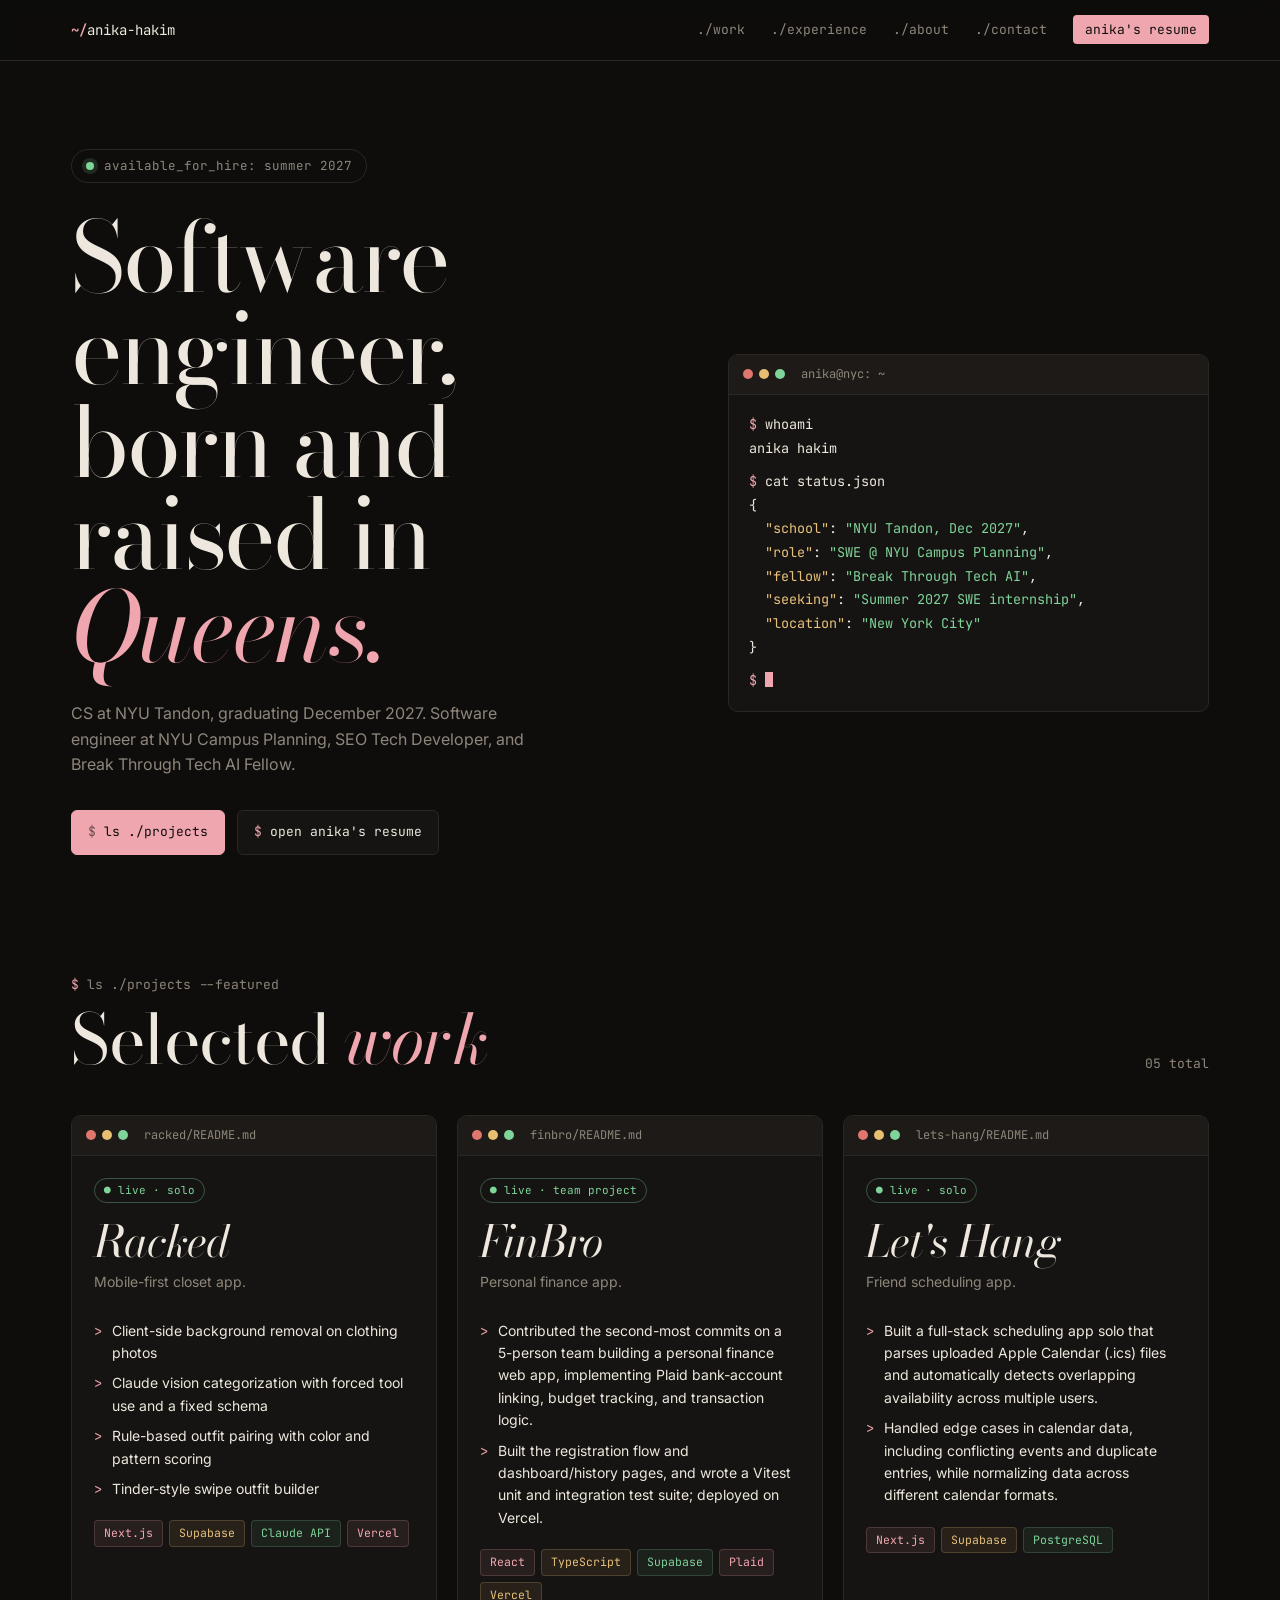
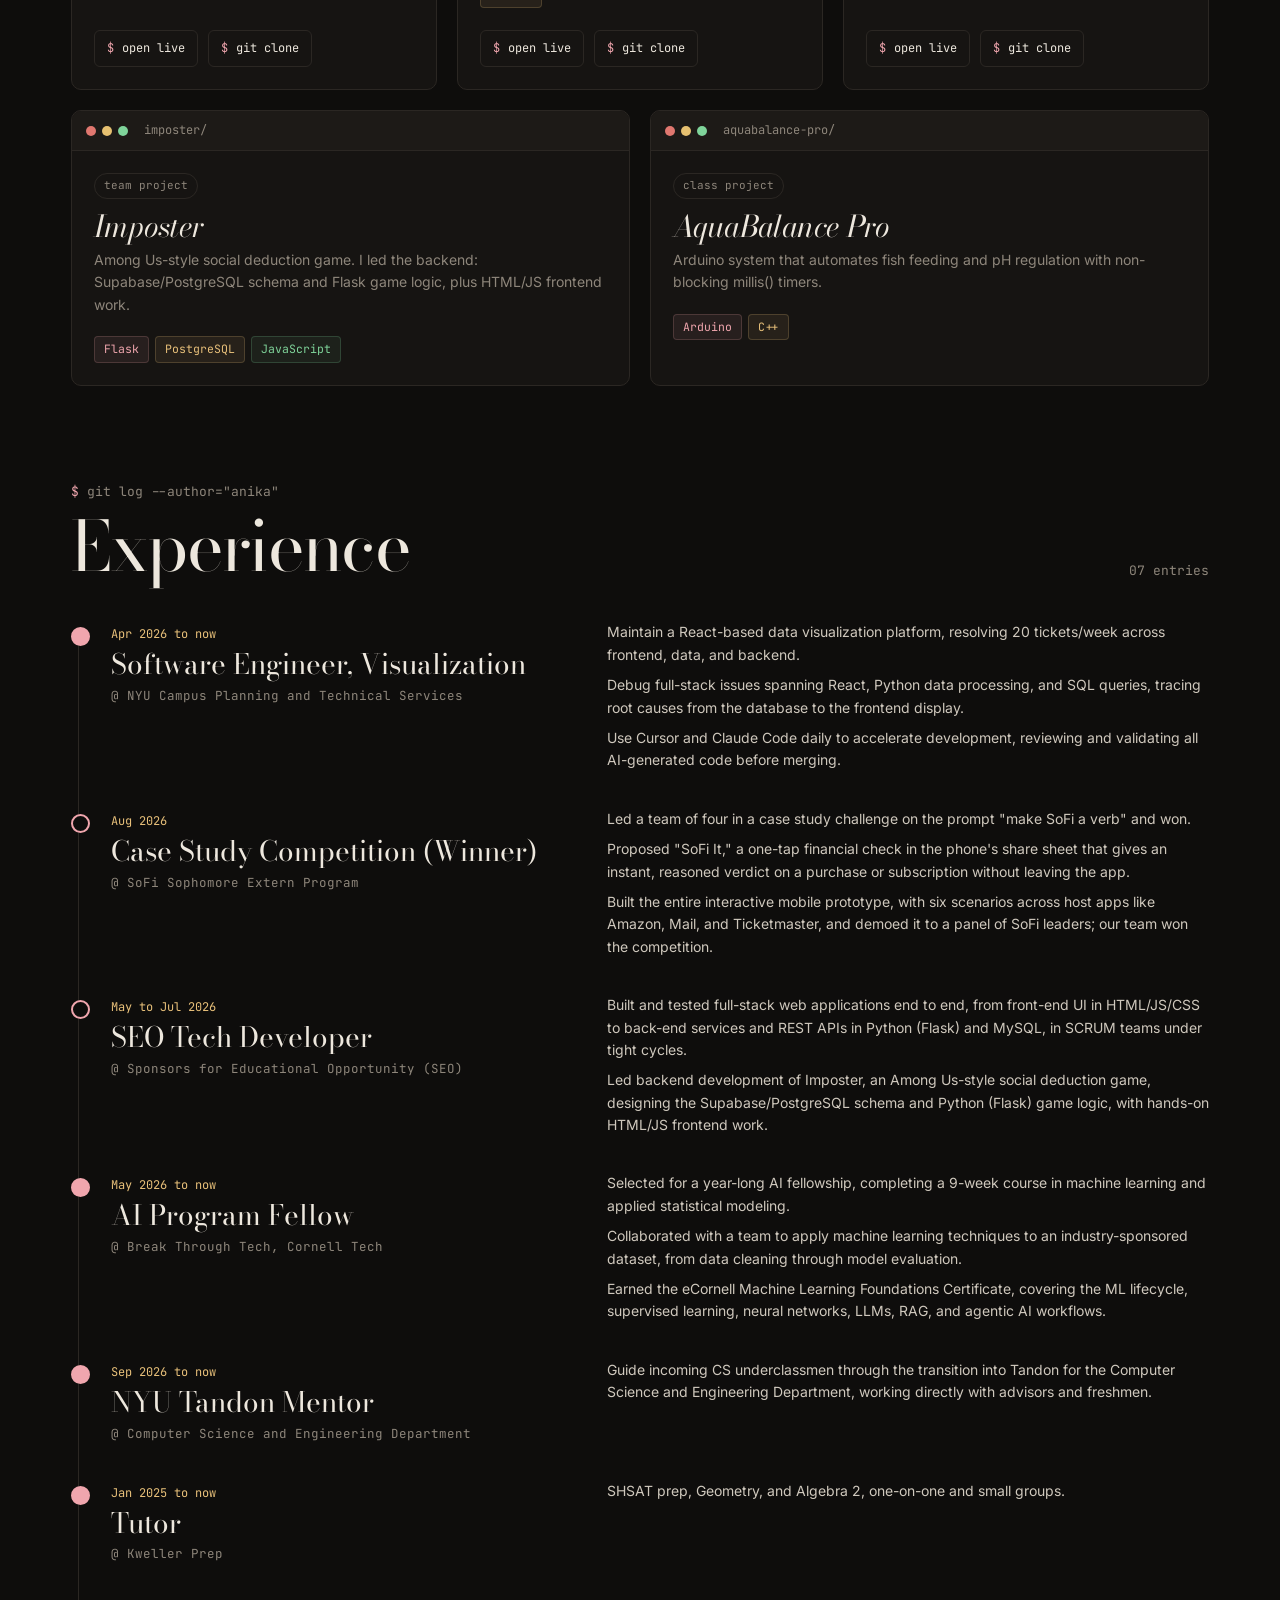
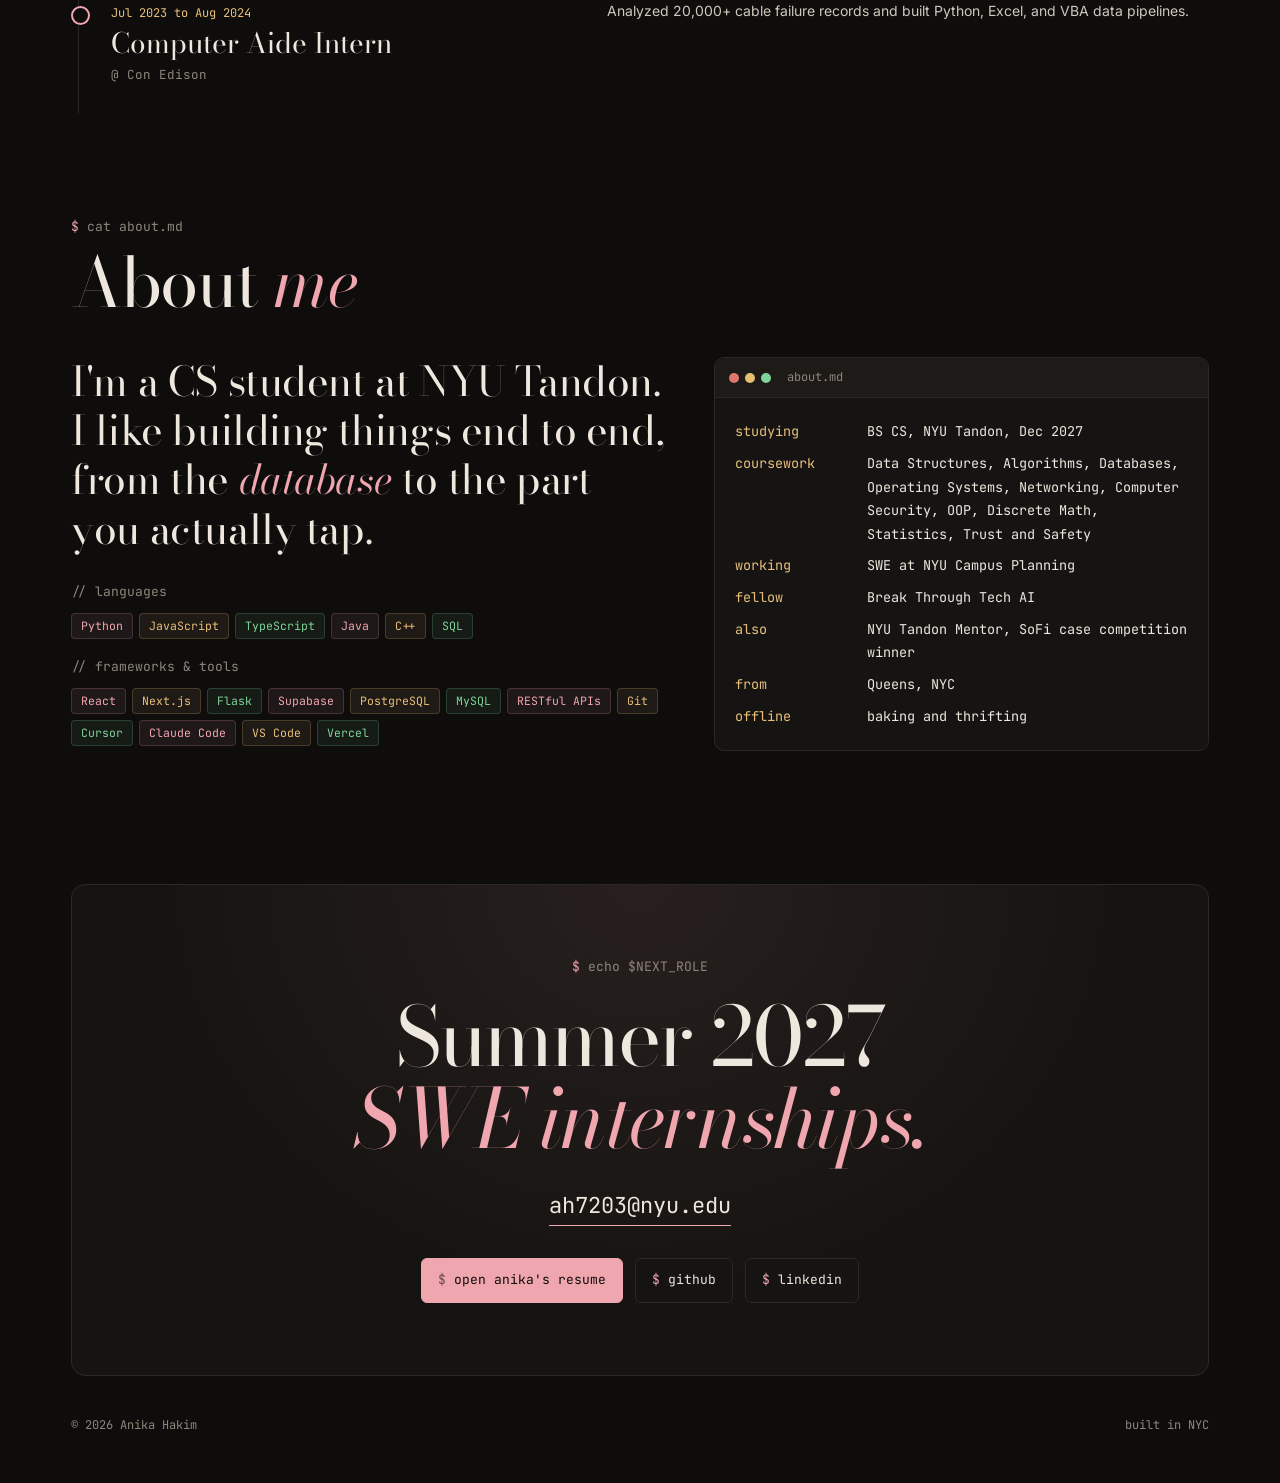
==== commit eafcee6f: "Update about and coursework" ====
--- a/index.html
+++ b/index.html
@@ -472,12 +472,12 @@
         <div class="term-bar"><span class="dots"><i></i><i></i><i></i></span>about.md</div>
         <div class="term-body">
           <div class="row"><span class="k">studying</span><span>BS CS, NYU Tandon, Dec 2027</span></div>
-          <div class="row"><span class="k">coursework</span><span>Data Structures, Algorithms, Databases, Operating Systems, Networking, OOP, Discrete Math</span></div>
+          <div class="row"><span class="k">coursework</span><span>Data Structures, Algorithms, Databases, Operating Systems, Networking, Computer Security, OOP, Discrete Math, Statistics, Trust and Safety</span></div>
           <div class="row"><span class="k">working</span><span>SWE at NYU Campus Planning</span></div>
           <div class="row"><span class="k">fellow</span><span>Break Through Tech AI</span></div>
           <div class="row"><span class="k">also</span><span>NYU Tandon Mentor, SoFi case competition winner</span></div>
           <div class="row"><span class="k">from</span><span>Queens, NYC</span></div>
-          <div class="row"><span class="k">offline</span><span>lifting at the gym</span></div>
+          <div class="row"><span class="k">offline</span><span>baking and thrifting</span></div>
         </div>
       </div>
     </div>
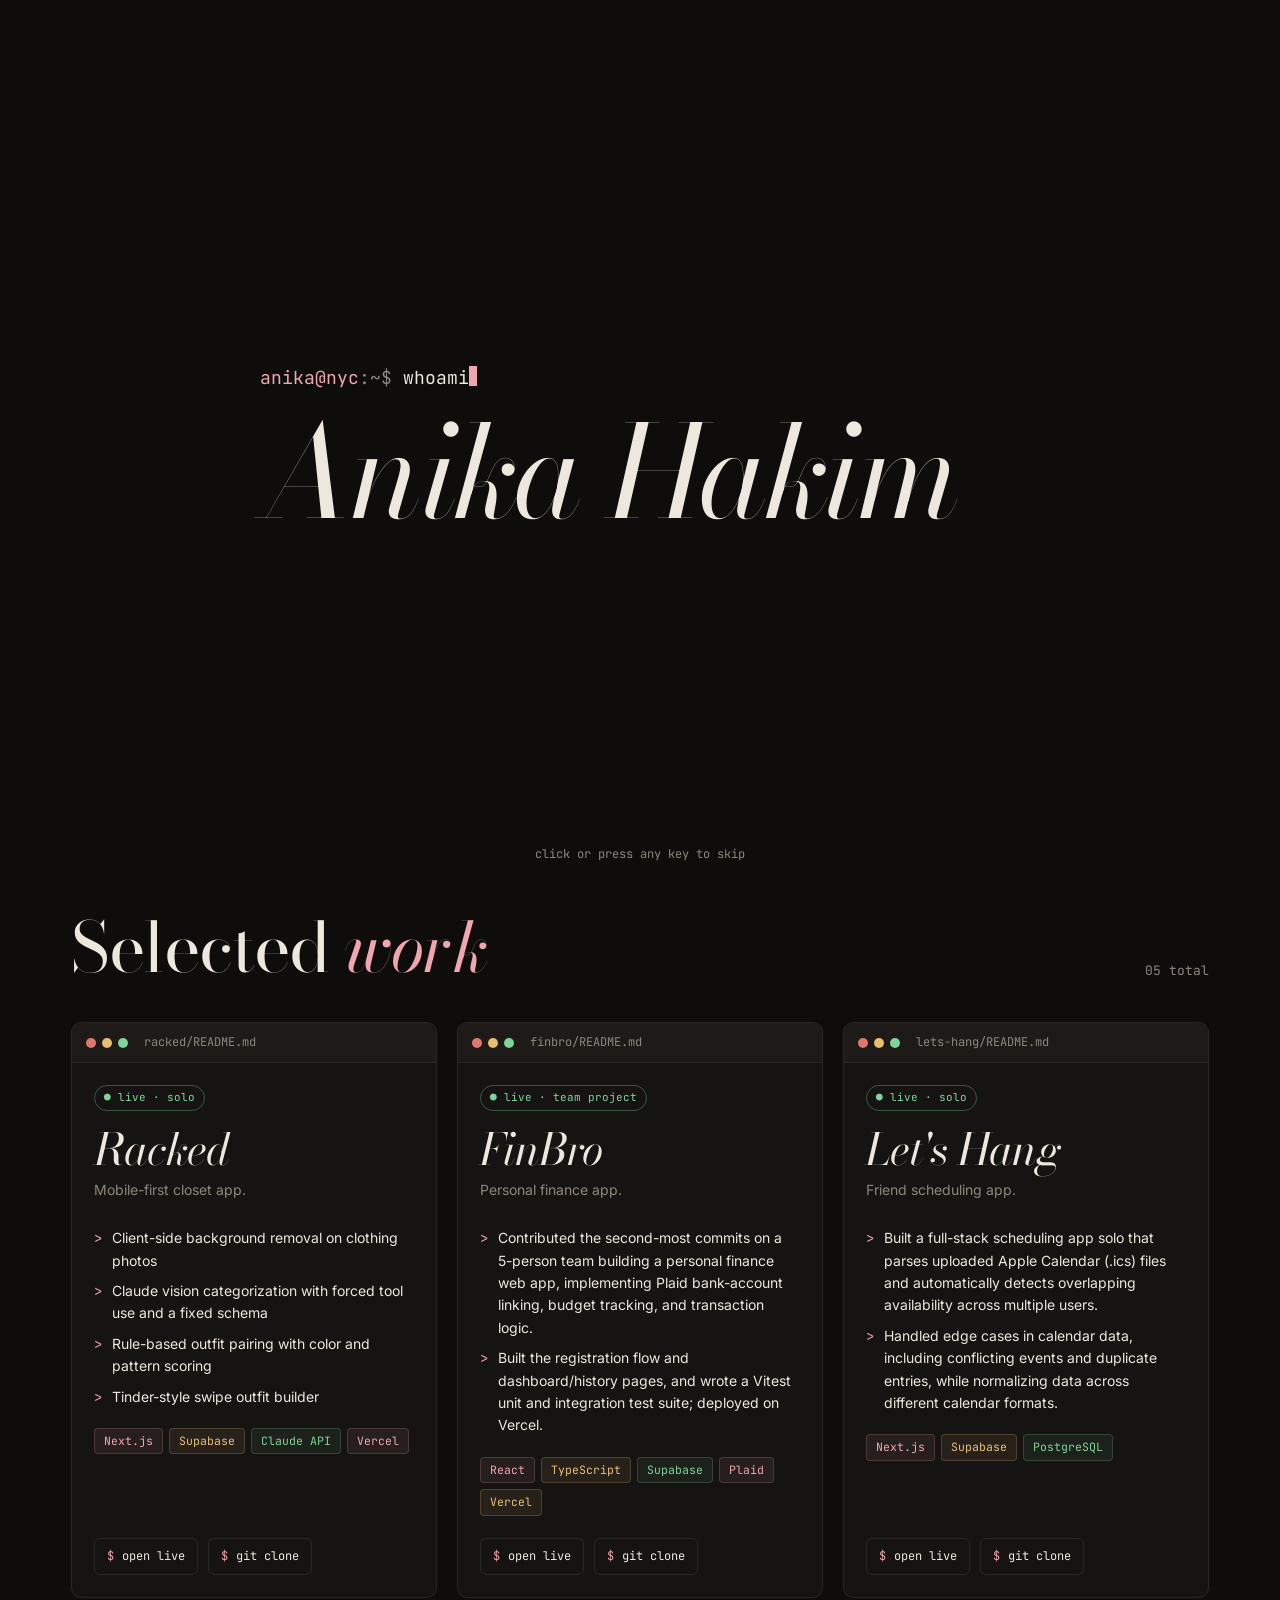
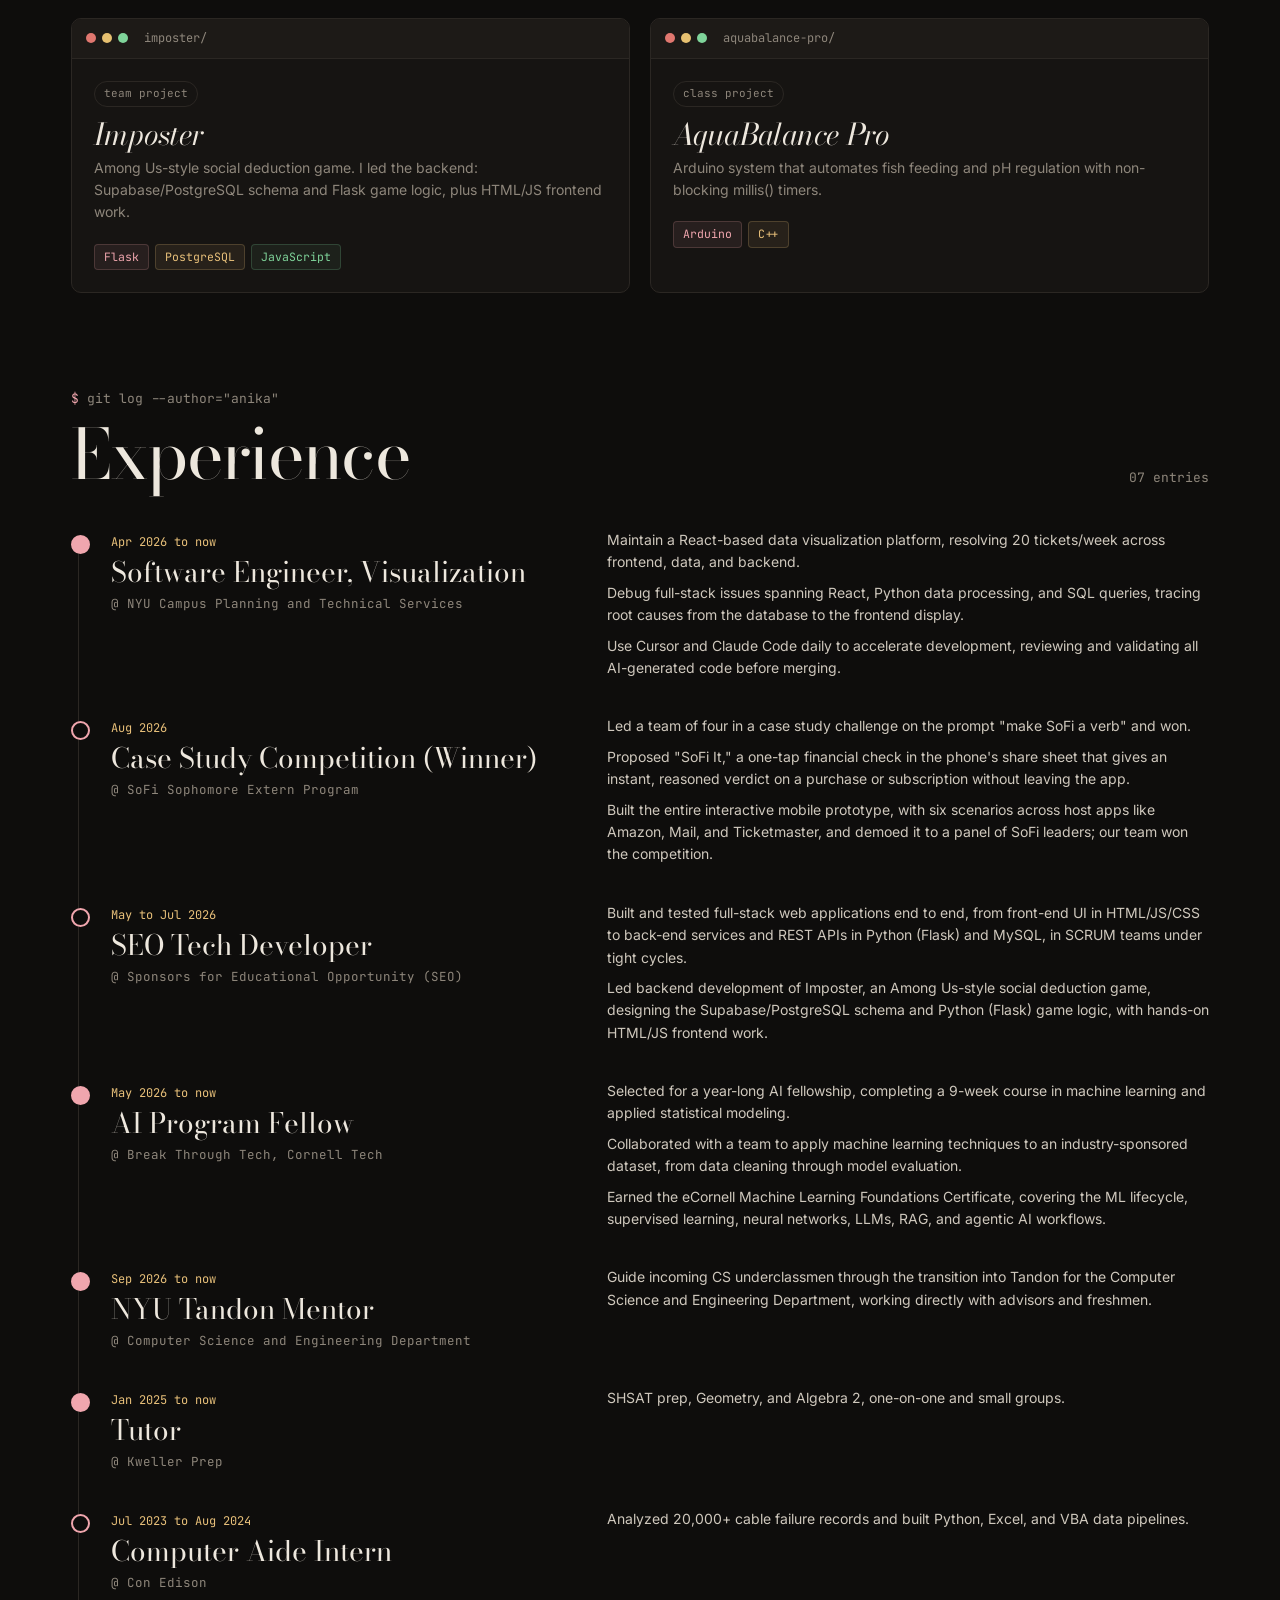
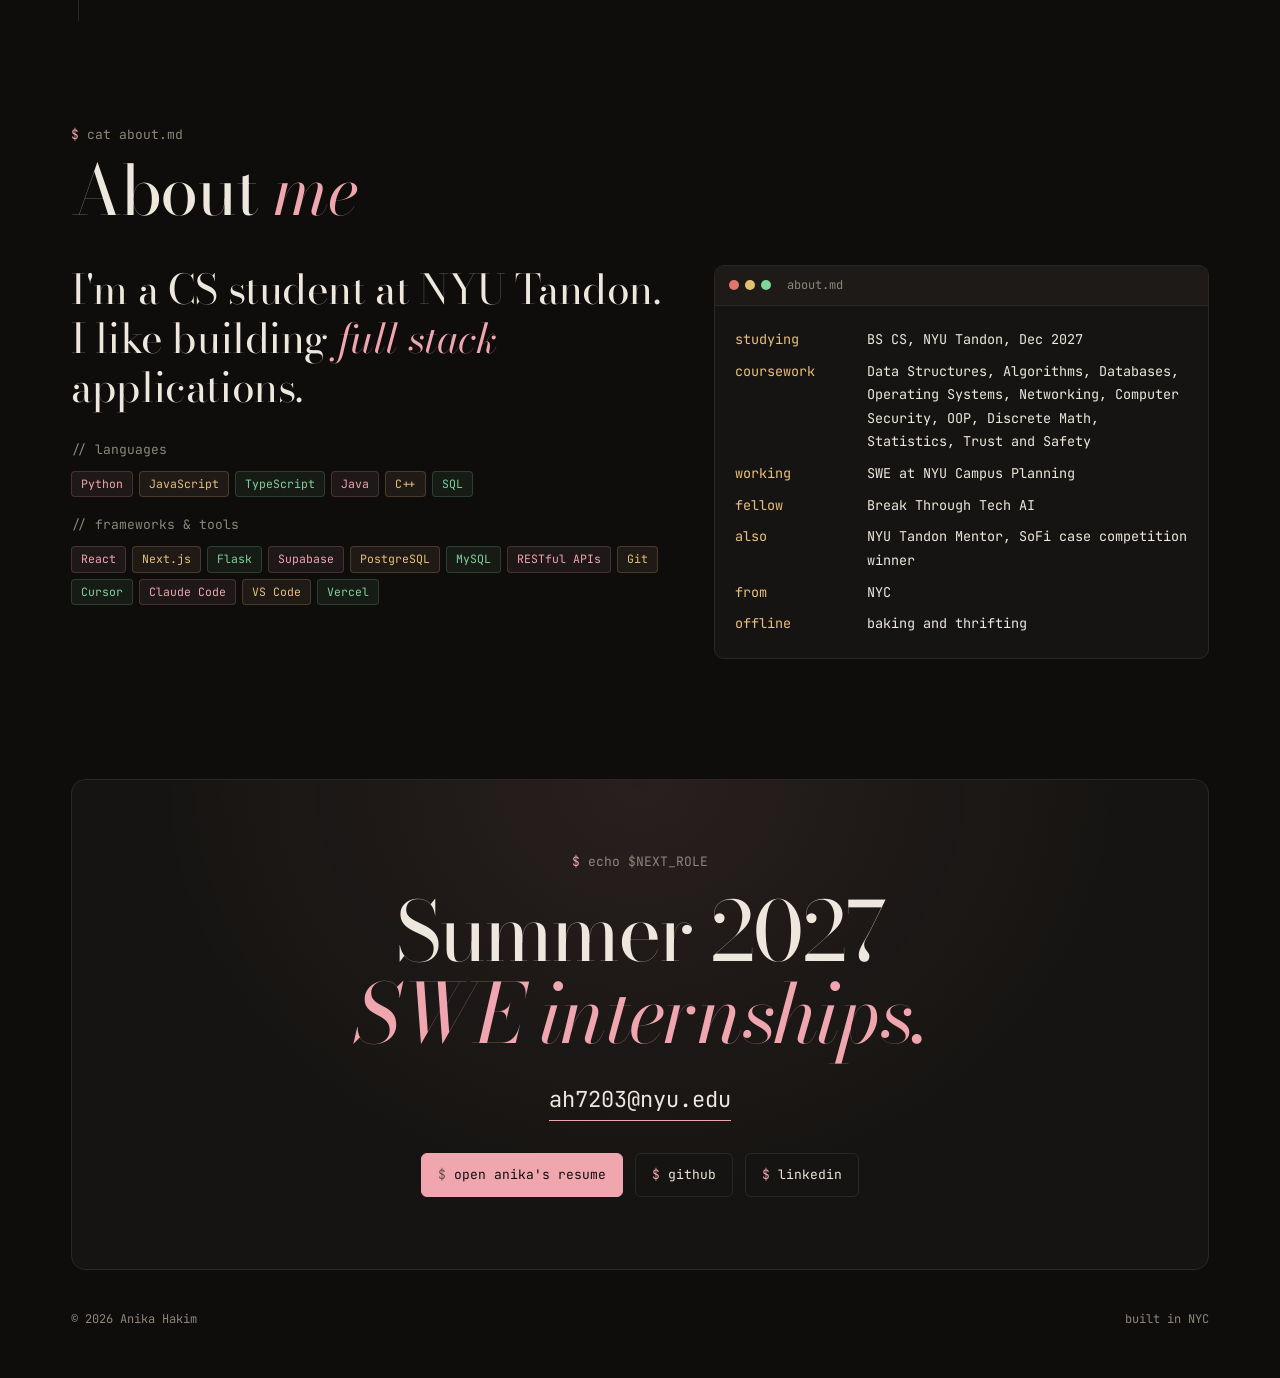
==== commit 6b677f5f: "Update about" ====
--- a/index.html
+++ b/index.html
@@ -271,8 +271,8 @@
     <span class="status">available_for_hire: summer 2027</span>
     <div class="hero-grid">
       <div>
-        <h1>Software engineer, born and raised in <em>Queens.</em></h1>
-        <p class="sub">CS at NYU Tandon, graduating December 2027. Software engineer at NYU Campus Planning, SEO Tech Developer, and Break Through Tech AI Fellow.</p>
+        <h1>Software engineer, born and raised in <em>NYC.</em></h1>
+        <p class="sub">CS at NYU Tandon, graduating December 2027. Software engineer at NYU Campus Planning and Break Through Tech AI Fellow.</p>
         <div class="cta">
           <a class="btn primary" href="#work"><span class="dollar">$</span> ls ./projects</a>
           <a class="btn" href="public/AnikaHakim_Resume.pdf" target="_blank" rel="noopener"><span class="dollar">$</span> open anika's resume</a>
@@ -459,8 +459,7 @@
     </div>
     <div class="about-grid">
       <div class="reveal">
-        <!-- DRAFT: rewrite this in your own words -->
-        <p class="standfirst">I'm a CS student at NYU Tandon. I like building things end to end, from the <em>database</em> to the part you actually tap.</p>
+        <p class="standfirst">I'm a CS student at NYU Tandon. I like building <em>full stack</em> applications.</p>
         <div class="skills">
           <h4>// languages</h4>
           <div class="tags"><span>Python</span><span>JavaScript</span><span>TypeScript</span><span>Java</span><span>C++</span><span>SQL</span></div>
@@ -476,7 +475,7 @@
           <div class="row"><span class="k">working</span><span>SWE at NYU Campus Planning</span></div>
           <div class="row"><span class="k">fellow</span><span>Break Through Tech AI</span></div>
           <div class="row"><span class="k">also</span><span>NYU Tandon Mentor, SoFi case competition winner</span></div>
-          <div class="row"><span class="k">from</span><span>Queens, NYC</span></div>
+          <div class="row"><span class="k">from</span><span>NYC</span></div>
           <div class="row"><span class="k">offline</span><span>baking and thrifting</span></div>
         </div>
       </div>
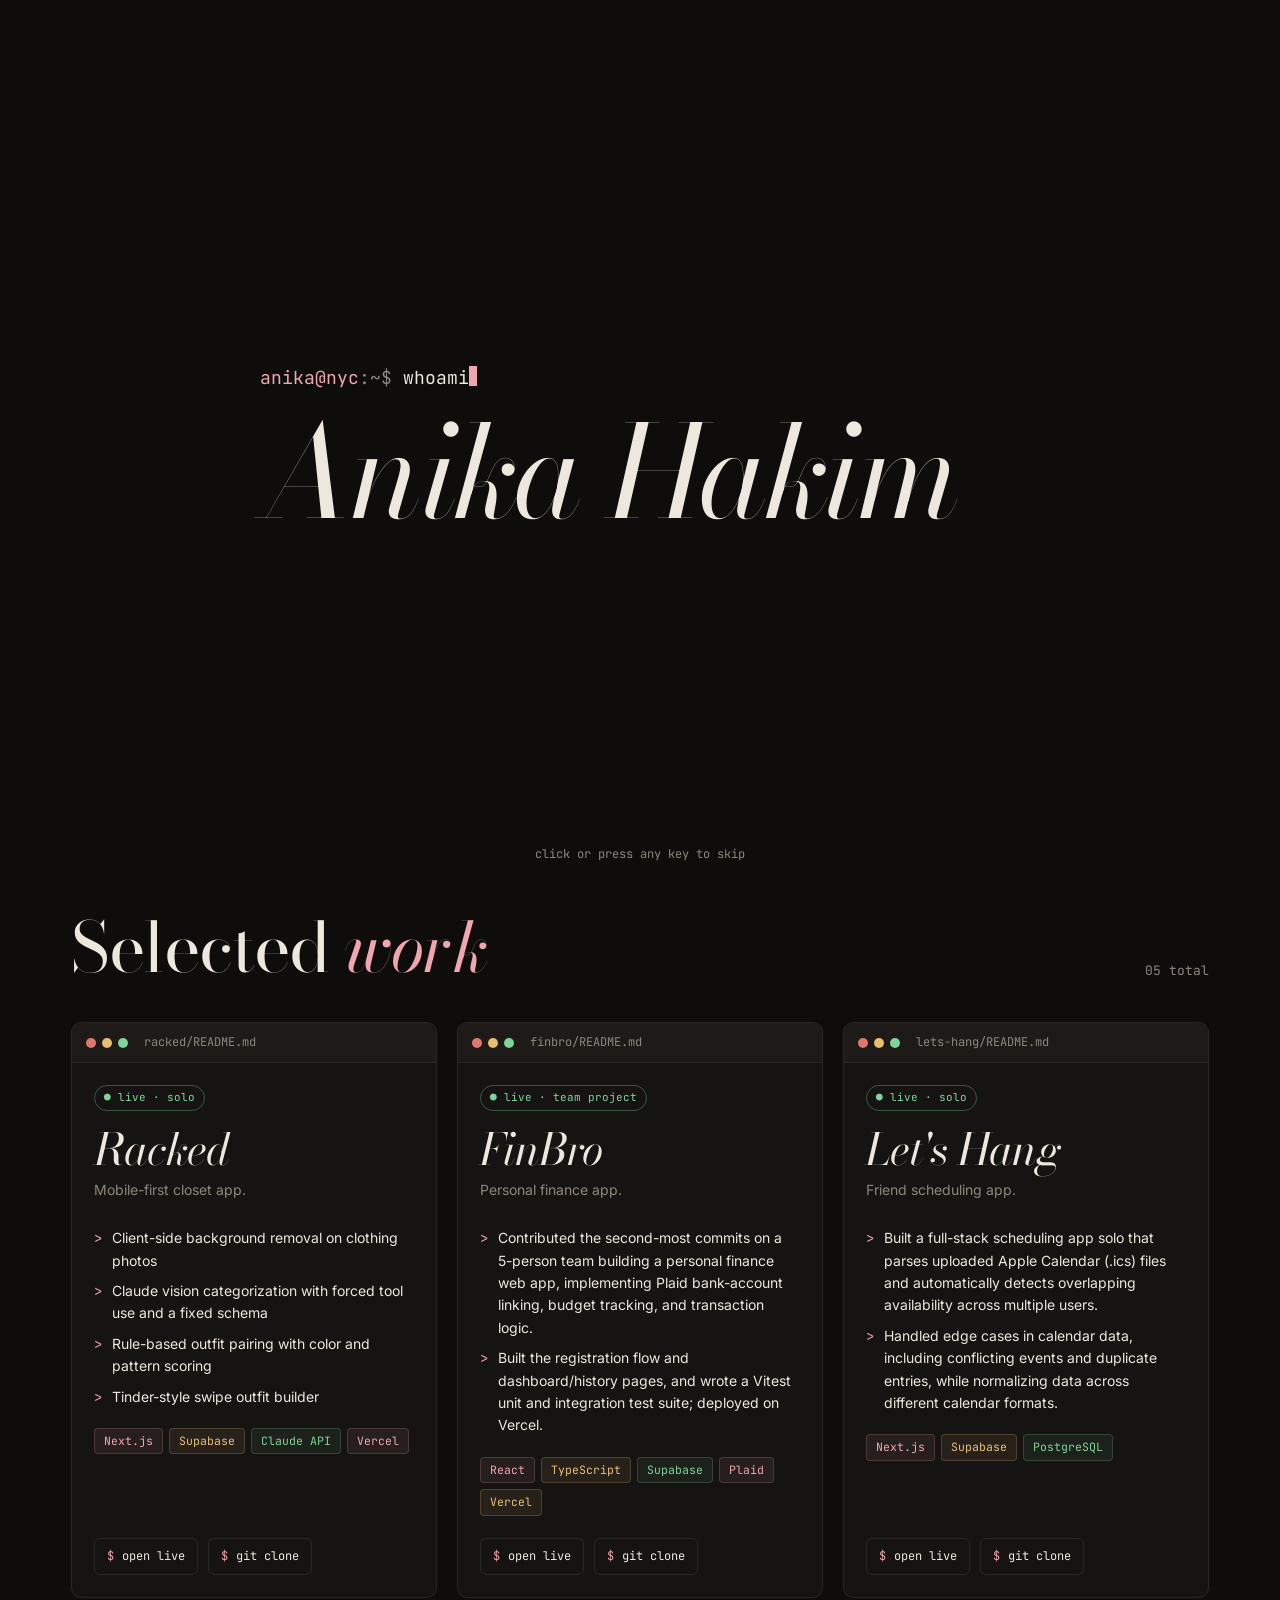
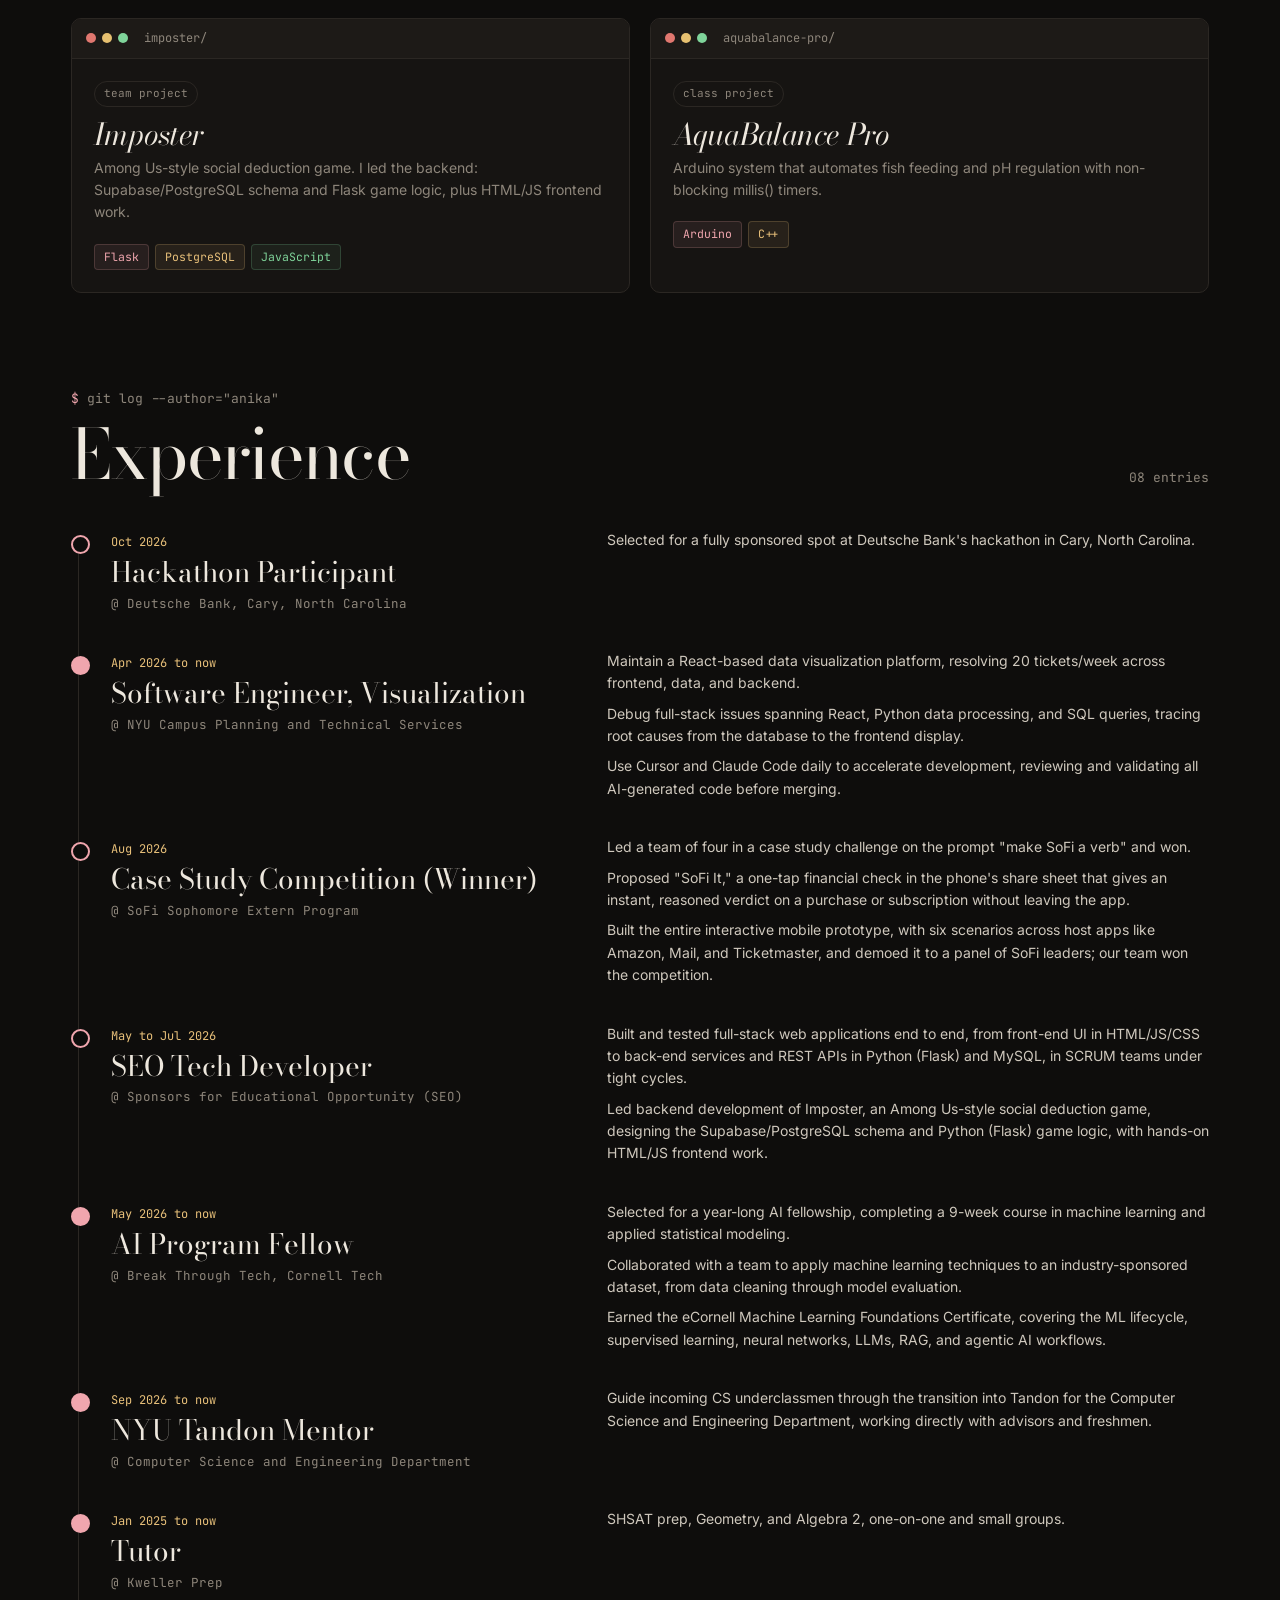
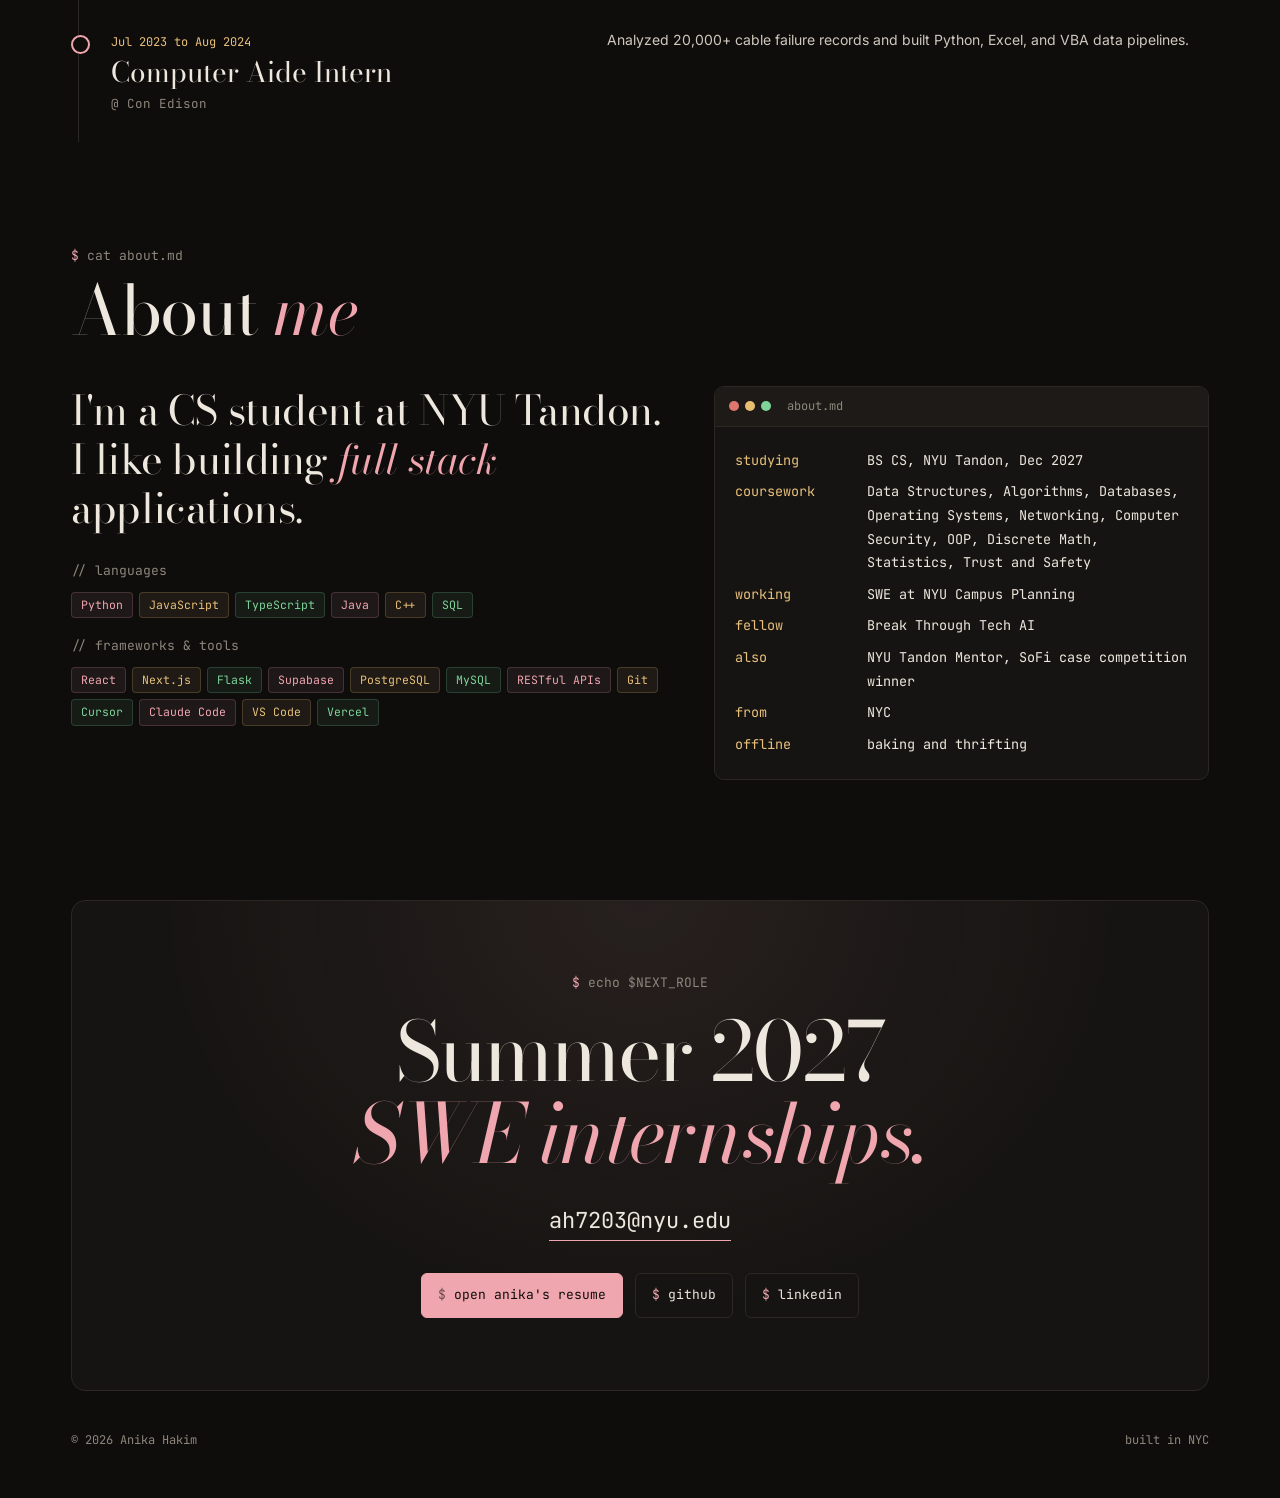
==== commit dbeac412: "add hackathon" ====
--- a/index.html
+++ b/index.html
@@ -394,9 +394,15 @@
         <p class="cmd"><span class="prompt">$</span> git log --author="anika"</p>
         <h2>Experience</h2>
       </div>
-      <span class="count">07 entries</span>
+      <span class="count">08 entries</span>
     </div>
     <ol class="log">
+      <li class="commit reveal">
+        <div><span class="when">Oct 2026</span><h3>Hackathon Participant</h3><p class="org">@ Deutsche Bank, Cary, North Carolina</p></div>
+        <ul>
+          <li>Selected for a fully sponsored spot at Deutsche Bank's hackathon in Cary, North Carolina.</li>
+        </ul>
+      </li>
       <li class="commit now reveal">
         <div><span class="when">Apr 2026 to now</span><h3>Software Engineer, Visualization</h3><p class="org">@ NYU Campus Planning and Technical Services</p></div>
         <ul>
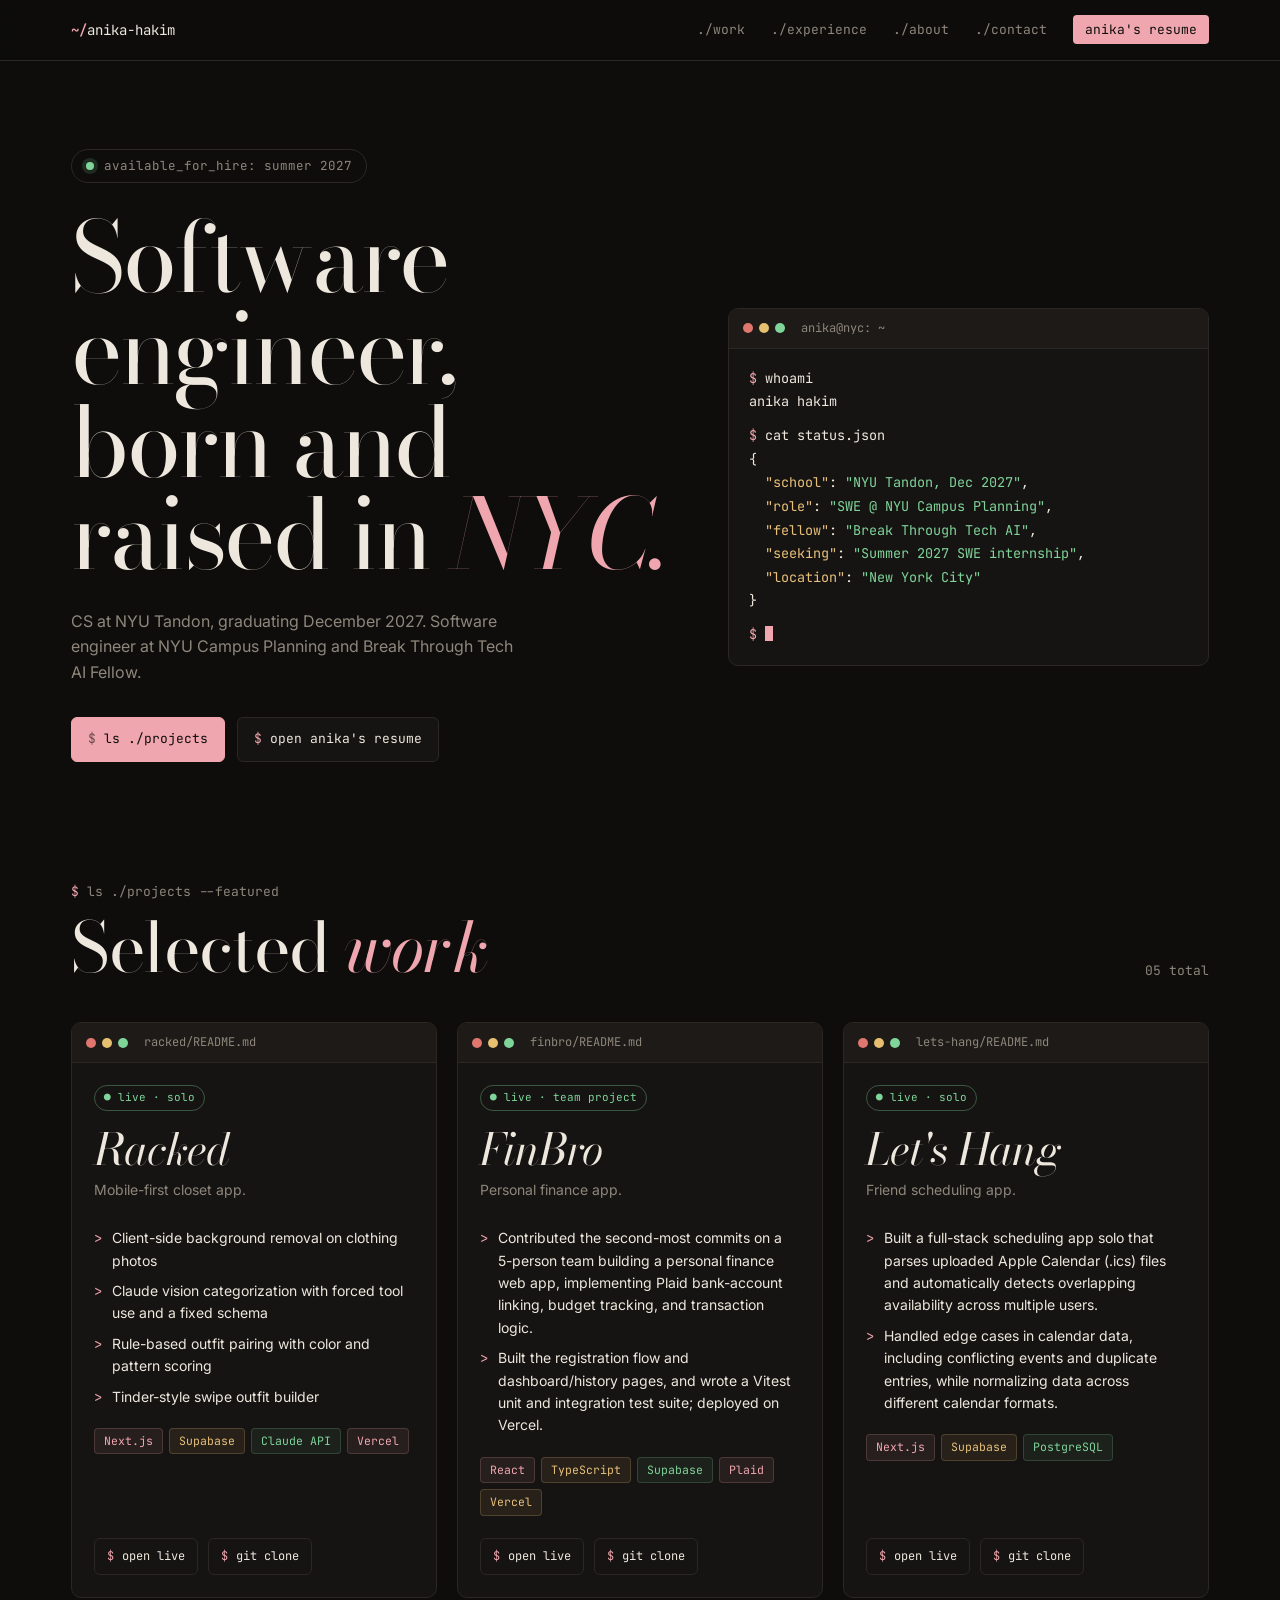
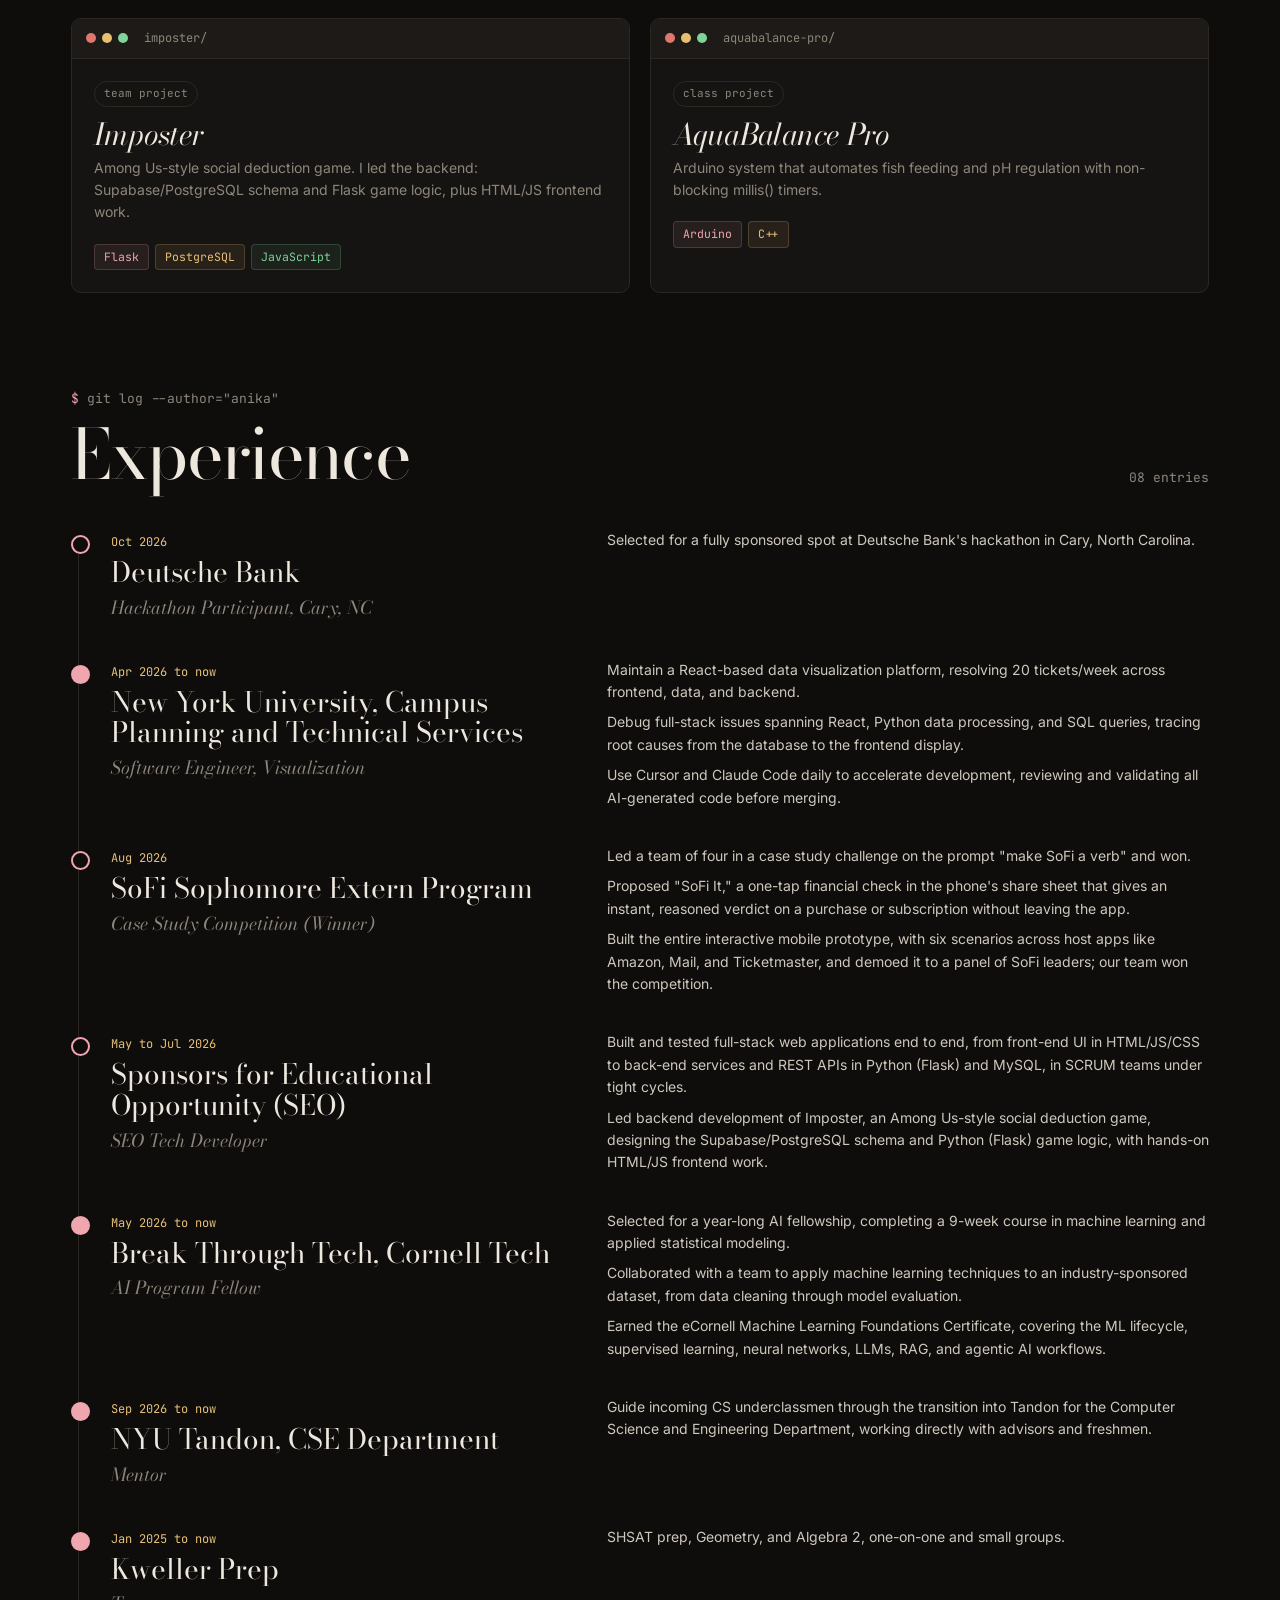
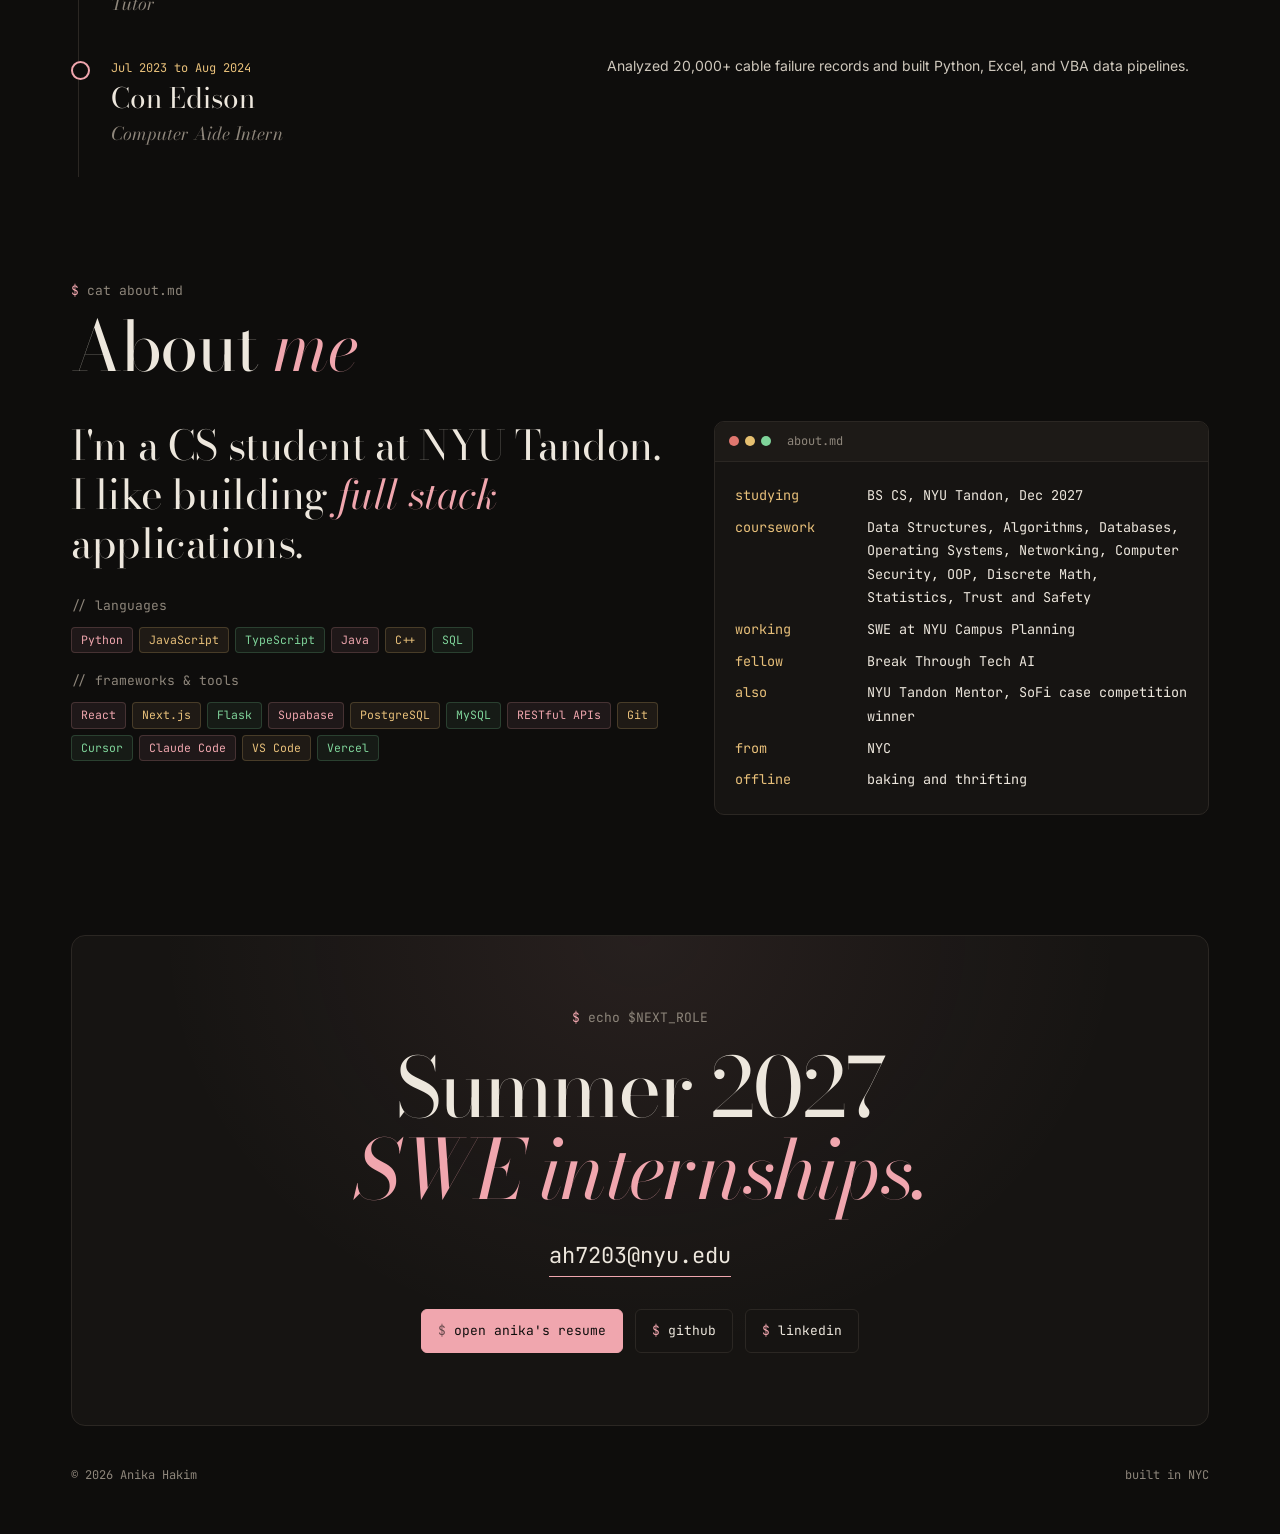
==== commit 56a49cee: "switch company and position and add new resume" ====
--- a/index.html
+++ b/index.html
@@ -173,7 +173,7 @@
   .commit.now::before { background: var(--accent); }
   .commit .when { font-family: var(--mono); font-size: 12px; color: var(--accent-2); }
   .commit h3 { margin: 4px 0 0; font-family: var(--serif); font-weight: 400; font-size: 28px; line-height: 1.1; }
-  .commit .org { margin: 6px 0 0; font-family: var(--mono); font-size: 12.5px; color: var(--muted); }
+  .commit .org { margin: 6px 0 0; font-family: var(--serif); font-style: italic; font-size: 18px; color: var(--muted); }
   .commit ul { margin: 0; padding: 0; list-style: none; color: #cfc8bd; font-size: 14px; }
   .commit li + li { margin-top: 8px; }
 
@@ -398,13 +398,13 @@
     </div>
     <ol class="log">
       <li class="commit reveal">
-        <div><span class="when">Oct 2026</span><h3>Hackathon Participant</h3><p class="org">@ Deutsche Bank, Cary, North Carolina</p></div>
+        <div><span class="when">Oct 2026</span><h3>Deutsche Bank</h3><p class="org">Hackathon Participant, Cary, NC</p></div>
         <ul>
           <li>Selected for a fully sponsored spot at Deutsche Bank's hackathon in Cary, North Carolina.</li>
         </ul>
       </li>
       <li class="commit now reveal">
-        <div><span class="when">Apr 2026 to now</span><h3>Software Engineer, Visualization</h3><p class="org">@ NYU Campus Planning and Technical Services</p></div>
+        <div><span class="when">Apr 2026 to now</span><h3>New York University, Campus Planning and Technical Services</h3><p class="org">Software Engineer, Visualization</p></div>
         <ul>
           <li>Maintain a React-based data visualization platform, resolving 20 tickets/week across frontend, data, and backend.</li>
           <li>Debug full-stack issues spanning React, Python data processing, and SQL queries, tracing root causes from the database to the frontend display.</li>
@@ -412,7 +412,7 @@
         </ul>
       </li>
       <li class="commit reveal">
-        <div><span class="when">Aug 2026</span><h3>Case Study Competition (Winner)</h3><p class="org">@ SoFi Sophomore Extern Program</p></div>
+        <div><span class="when">Aug 2026</span><h3>SoFi Sophomore Extern Program</h3><p class="org">Case Study Competition (Winner)</p></div>
         <ul>
           <li>Led a team of four in a case study challenge on the prompt "make SoFi a verb" and won.</li>
           <li>Proposed "SoFi It," a one-tap financial check in the phone's share sheet that gives an instant, reasoned verdict on a purchase or subscription without leaving the app.</li>
@@ -420,14 +420,14 @@
         </ul>
       </li>
       <li class="commit reveal">
-        <div><span class="when">May to Jul 2026</span><h3>SEO Tech Developer</h3><p class="org">@ Sponsors for Educational Opportunity (SEO)</p></div>
+        <div><span class="when">May to Jul 2026</span><h3>Sponsors for Educational Opportunity (SEO)</h3><p class="org">SEO Tech Developer</p></div>
         <ul>
           <li>Built and tested full-stack web applications end to end, from front-end UI in HTML/JS/CSS to back-end services and REST APIs in Python (Flask) and MySQL, in SCRUM teams under tight cycles.</li>
           <li>Led backend development of Imposter, an Among Us-style social deduction game, designing the Supabase/PostgreSQL schema and Python (Flask) game logic, with hands-on HTML/JS frontend work.</li>
         </ul>
       </li>
       <li class="commit now reveal">
-        <div><span class="when">May 2026 to now</span><h3>AI Program Fellow</h3><p class="org">@ Break Through Tech, Cornell Tech</p></div>
+        <div><span class="when">May 2026 to now</span><h3>Break Through Tech, Cornell Tech</h3><p class="org">AI Program Fellow</p></div>
         <ul>
           <li>Selected for a year-long AI fellowship, completing a 9-week course in machine learning and applied statistical modeling.</li>
           <li>Collaborated with a team to apply machine learning techniques to an industry-sponsored dataset, from data cleaning through model evaluation.</li>
@@ -435,19 +435,19 @@
         </ul>
       </li>
       <li class="commit now reveal">
-        <div><span class="when">Sep 2026 to now</span><h3>NYU Tandon Mentor</h3><p class="org">@ Computer Science and Engineering Department</p></div>
+        <div><span class="when">Sep 2026 to now</span><h3>NYU Tandon, CSE Department</h3><p class="org">Mentor</p></div>
         <ul>
           <li>Guide incoming CS underclassmen through the transition into Tandon for the Computer Science and Engineering Department, working directly with advisors and freshmen.</li>
         </ul>
       </li>
       <li class="commit now reveal">
-        <div><span class="when">Jan 2025 to now</span><h3>Tutor</h3><p class="org">@ Kweller Prep</p></div>
+        <div><span class="when">Jan 2025 to now</span><h3>Kweller Prep</h3><p class="org">Tutor</p></div>
         <ul>
           <li>SHSAT prep, Geometry, and Algebra 2, one-on-one and small groups.</li>
         </ul>
       </li>
       <li class="commit reveal">
-        <div><span class="when">Jul 2023 to Aug 2024</span><h3>Computer Aide Intern</h3><p class="org">@ Con Edison</p></div>
+        <div><span class="when">Jul 2023 to Aug 2024</span><h3>Con Edison</h3><p class="org">Computer Aide Intern</p></div>
         <ul>
           <li>Analyzed 20,000+ cable failure records and built Python, Excel, and VBA data pipelines.</li>
         </ul>
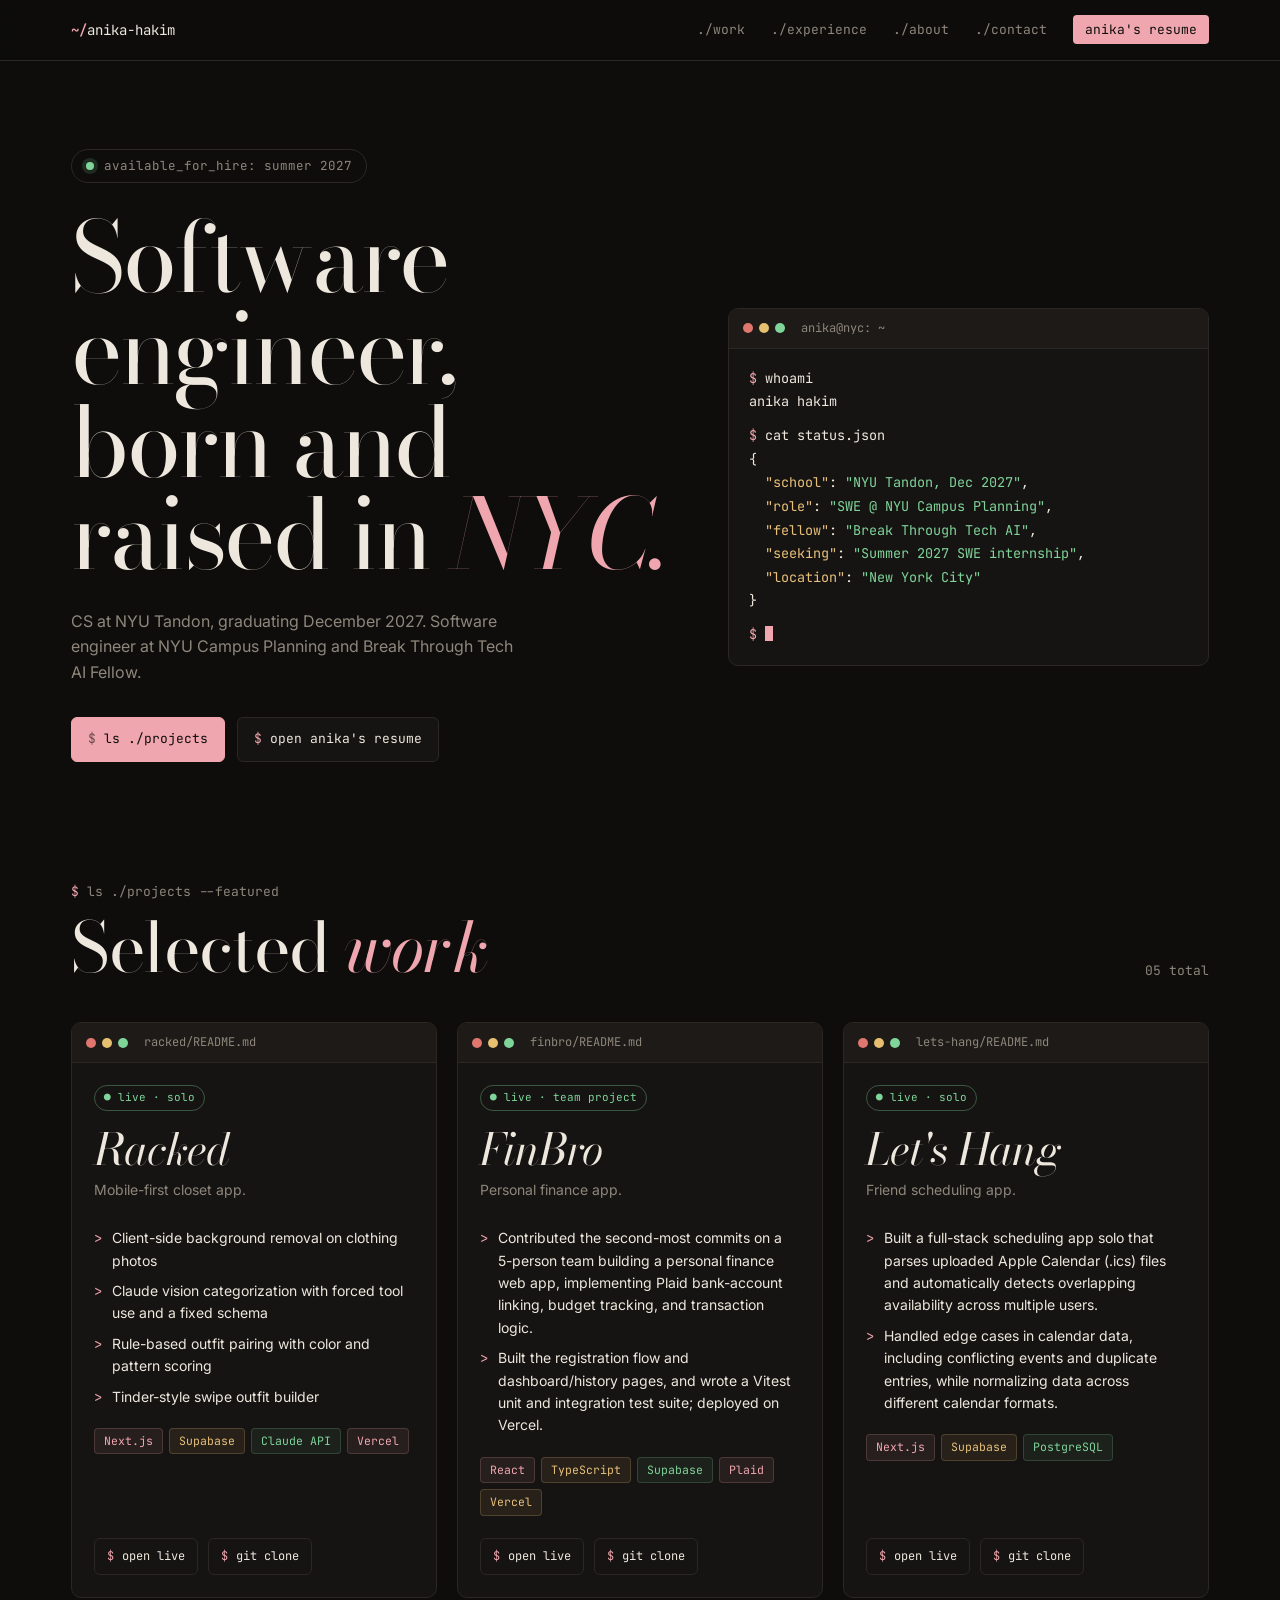
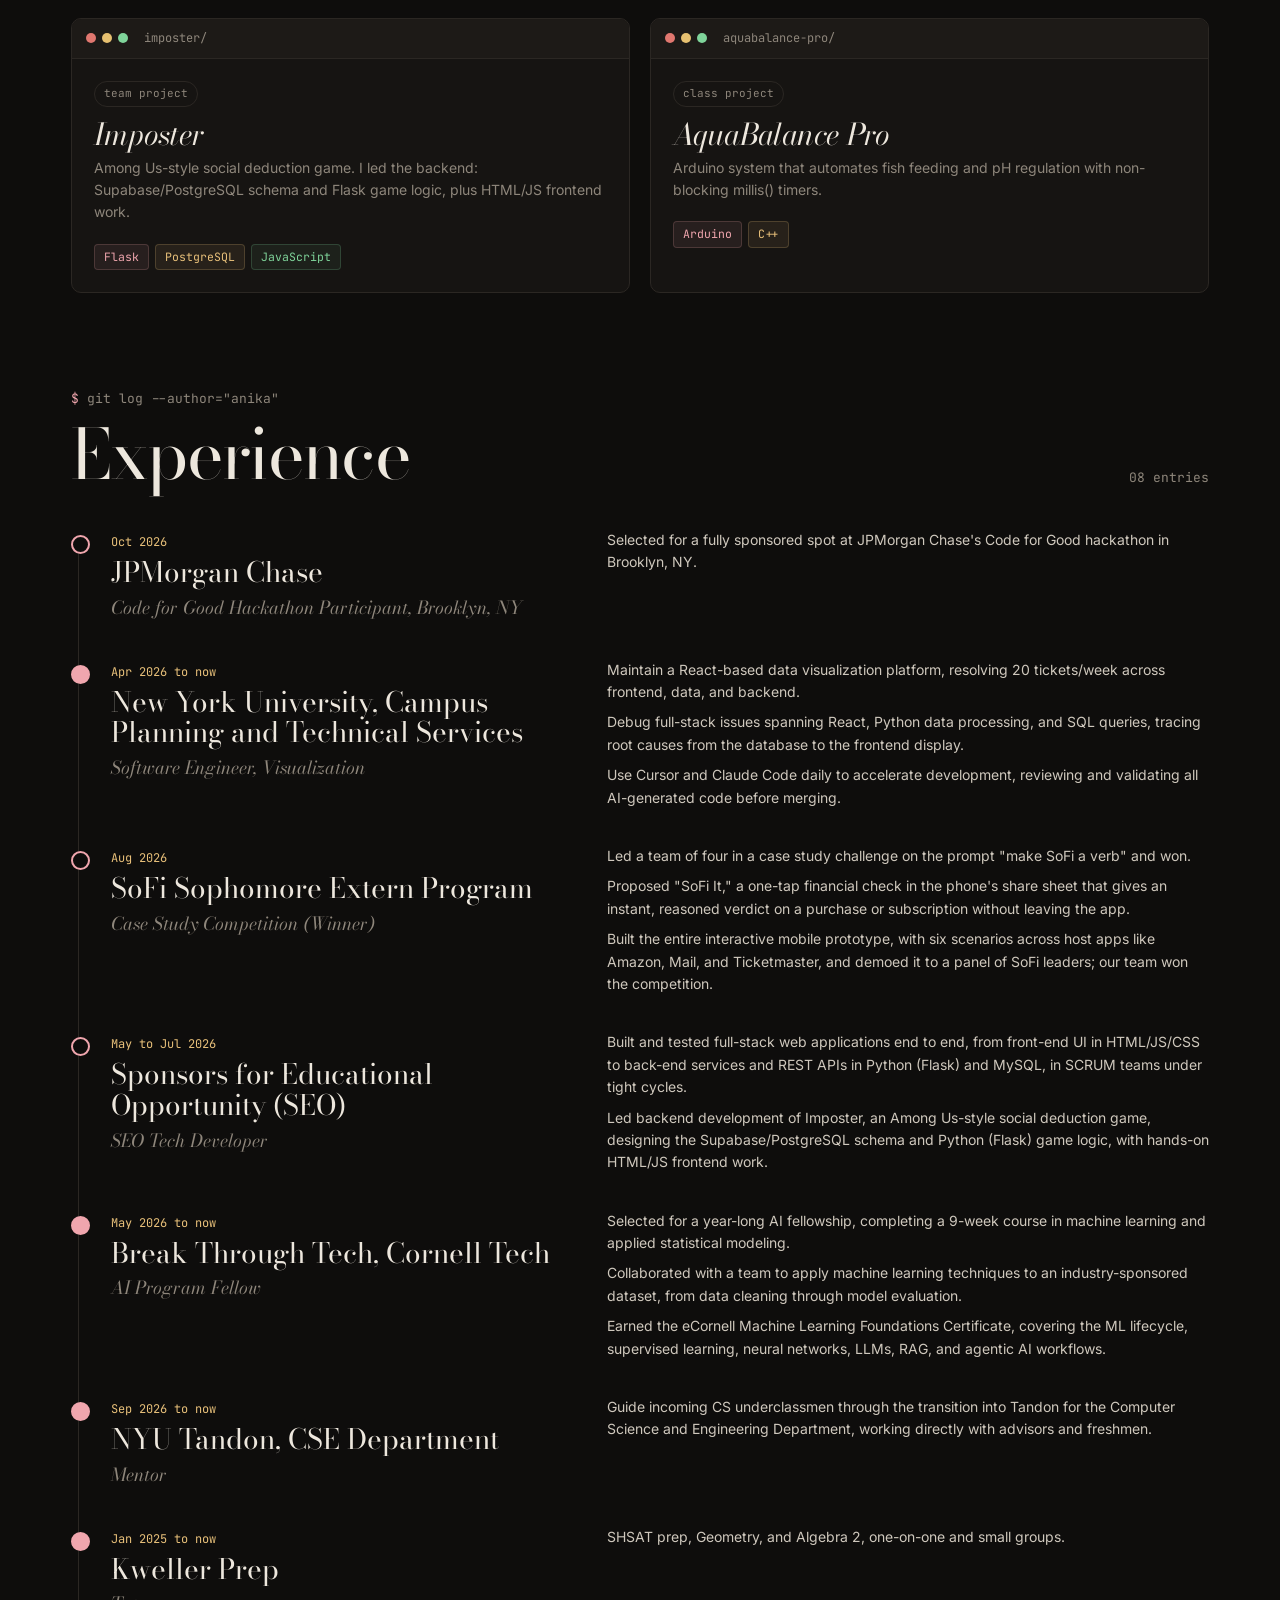
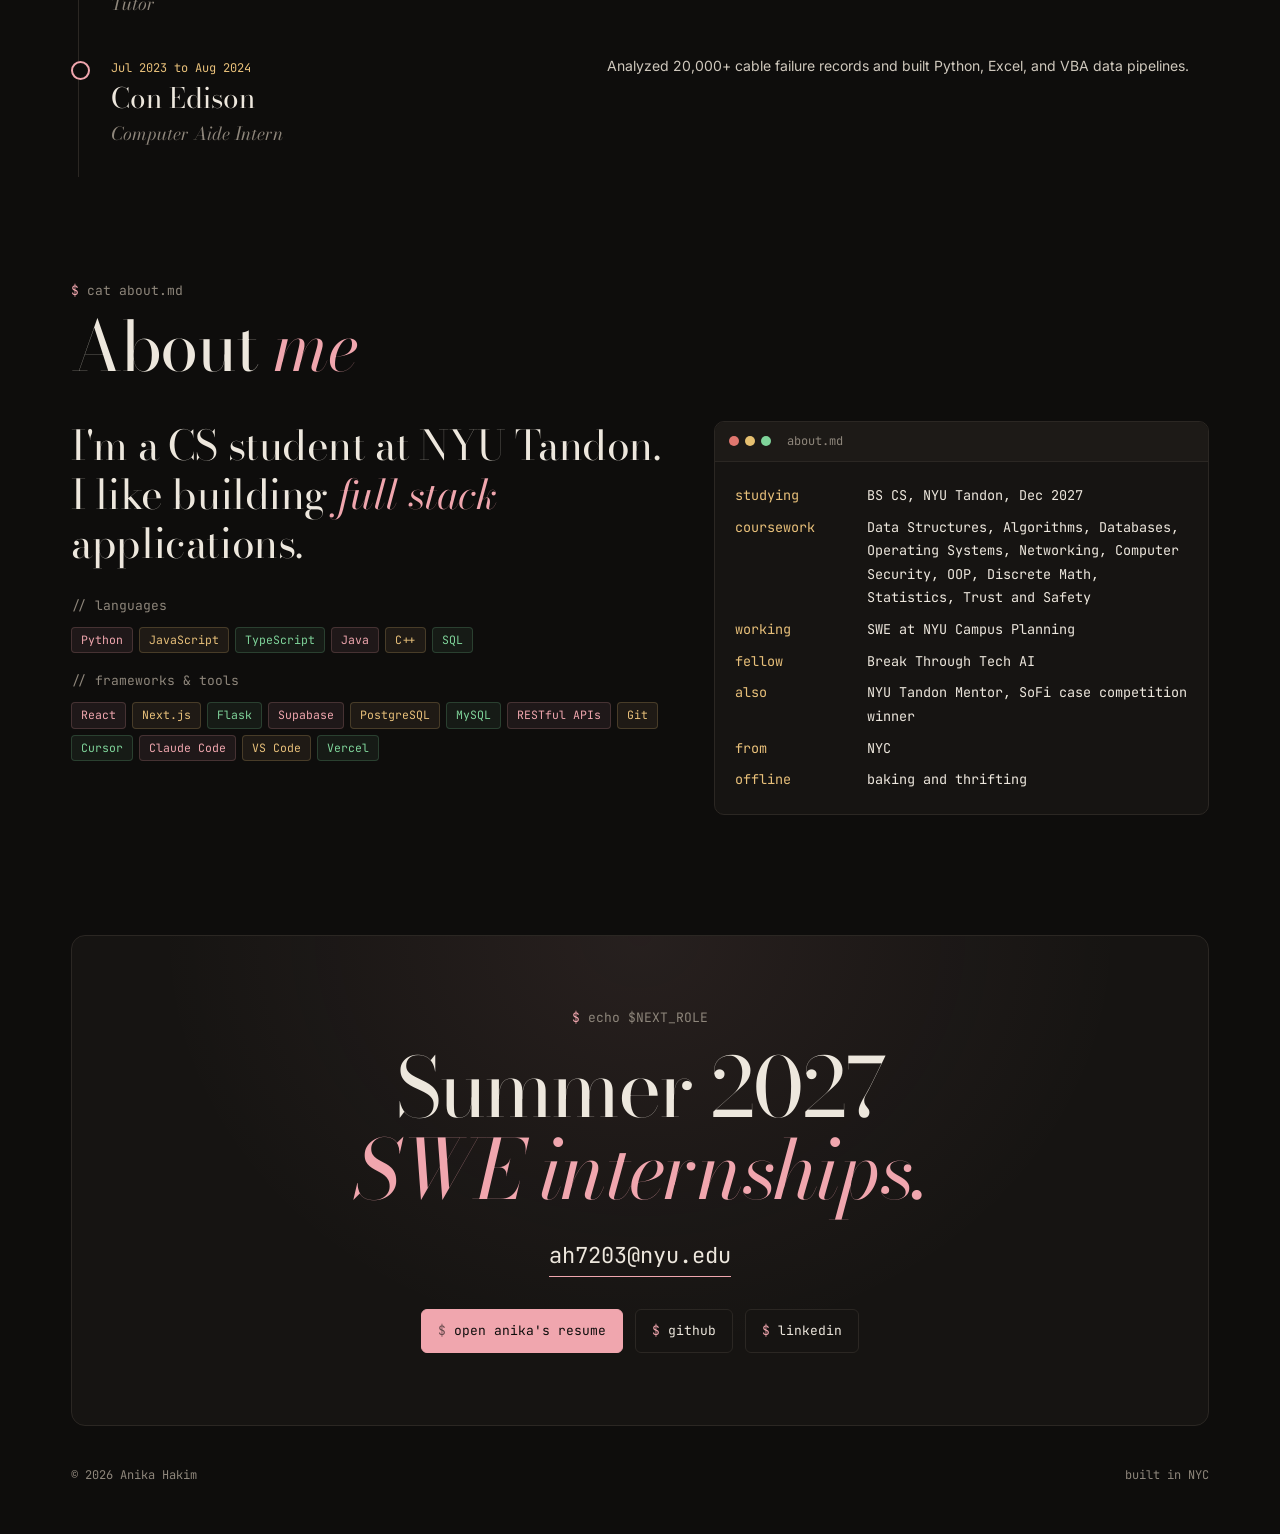
==== commit 0fef7347: "Swap Deutsche Bank for JPMorgan Code for Good" ====
--- a/index.html
+++ b/index.html
@@ -398,9 +398,9 @@
     </div>
     <ol class="log">
       <li class="commit reveal">
-        <div><span class="when">Oct 2026</span><h3>Deutsche Bank</h3><p class="org">Hackathon Participant, Cary, NC</p></div>
-        <ul>
-          <li>Selected for a fully sponsored spot at Deutsche Bank's hackathon in Cary, North Carolina.</li>
+        <div><span class="when">Oct 2026</span><h3>JPMorgan Chase</h3><p class="org">Code for Good Hackathon Participant, Brooklyn, NY</p></div>
+        <ul>
+          <li>Selected for a fully sponsored spot at JPMorgan Chase's Code for Good hackathon in Brooklyn, NY.</li>
         </ul>
       </li>
       <li class="commit now reveal">
